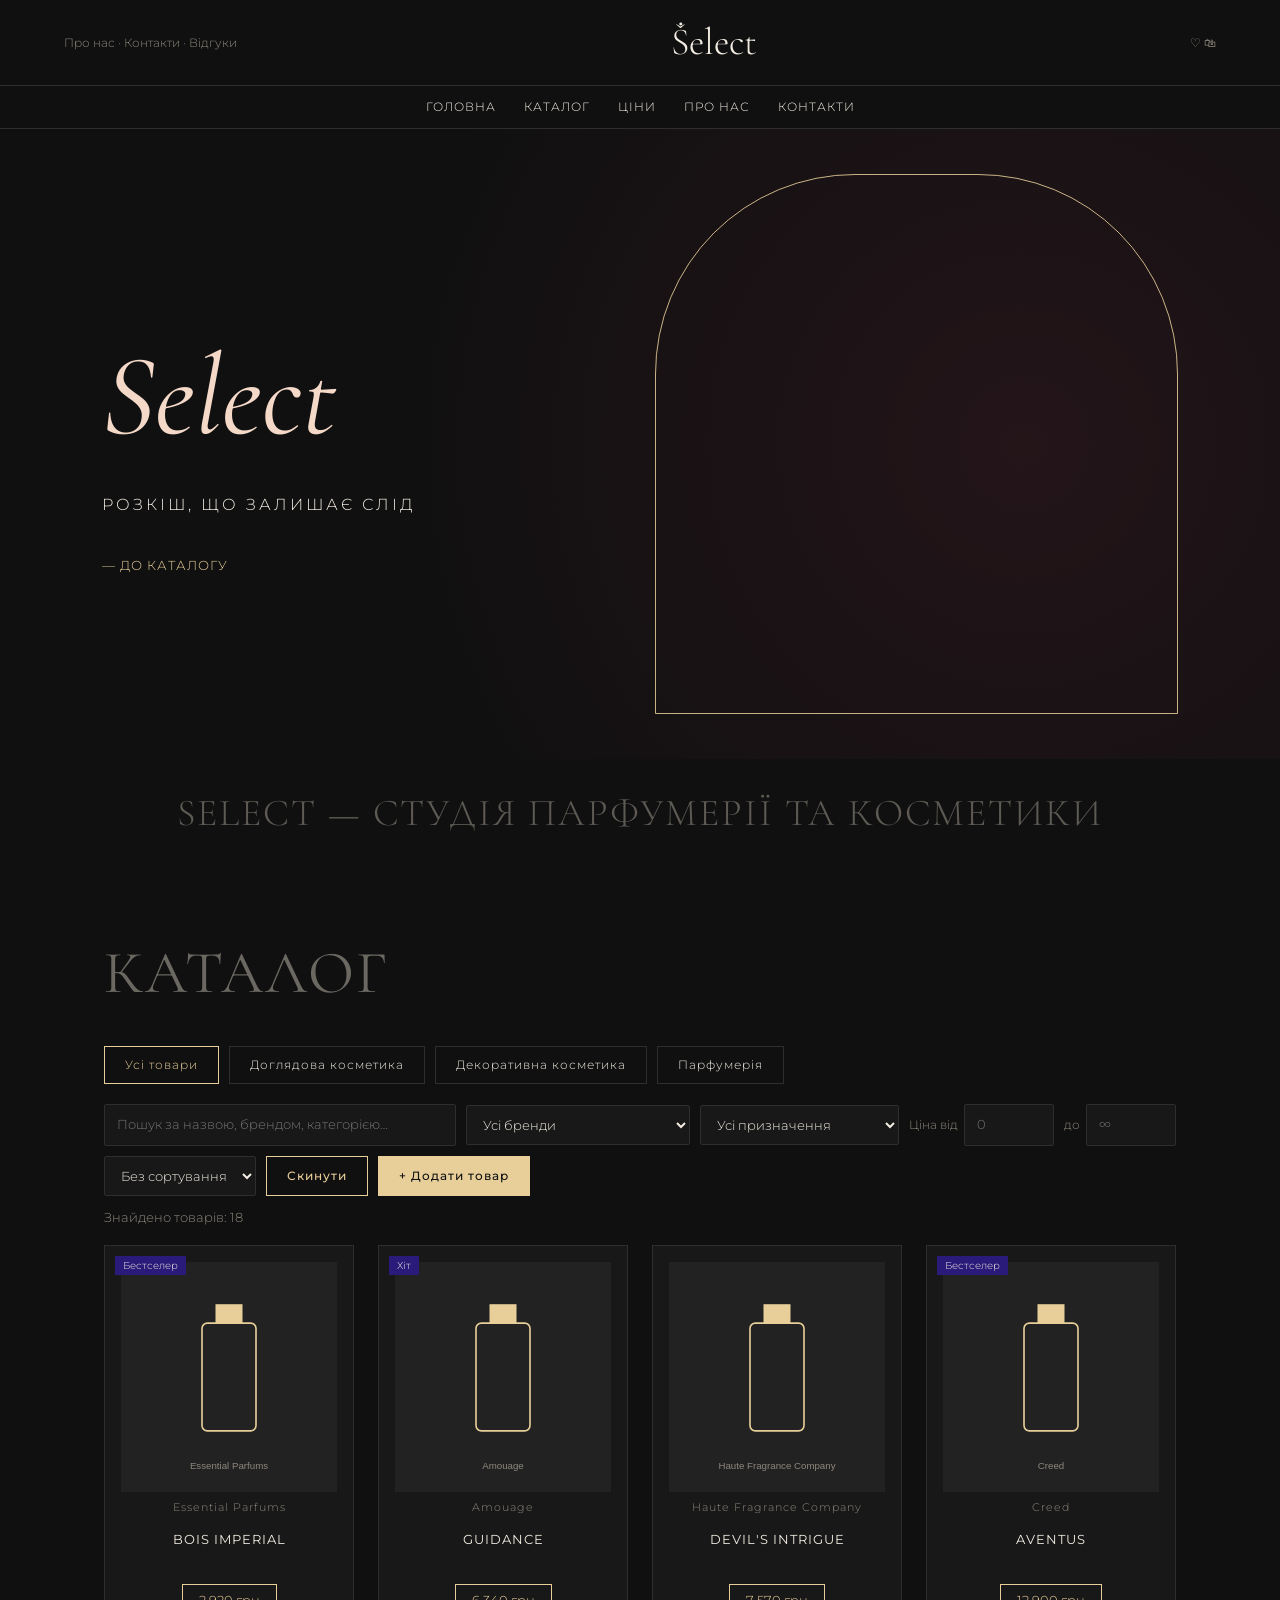
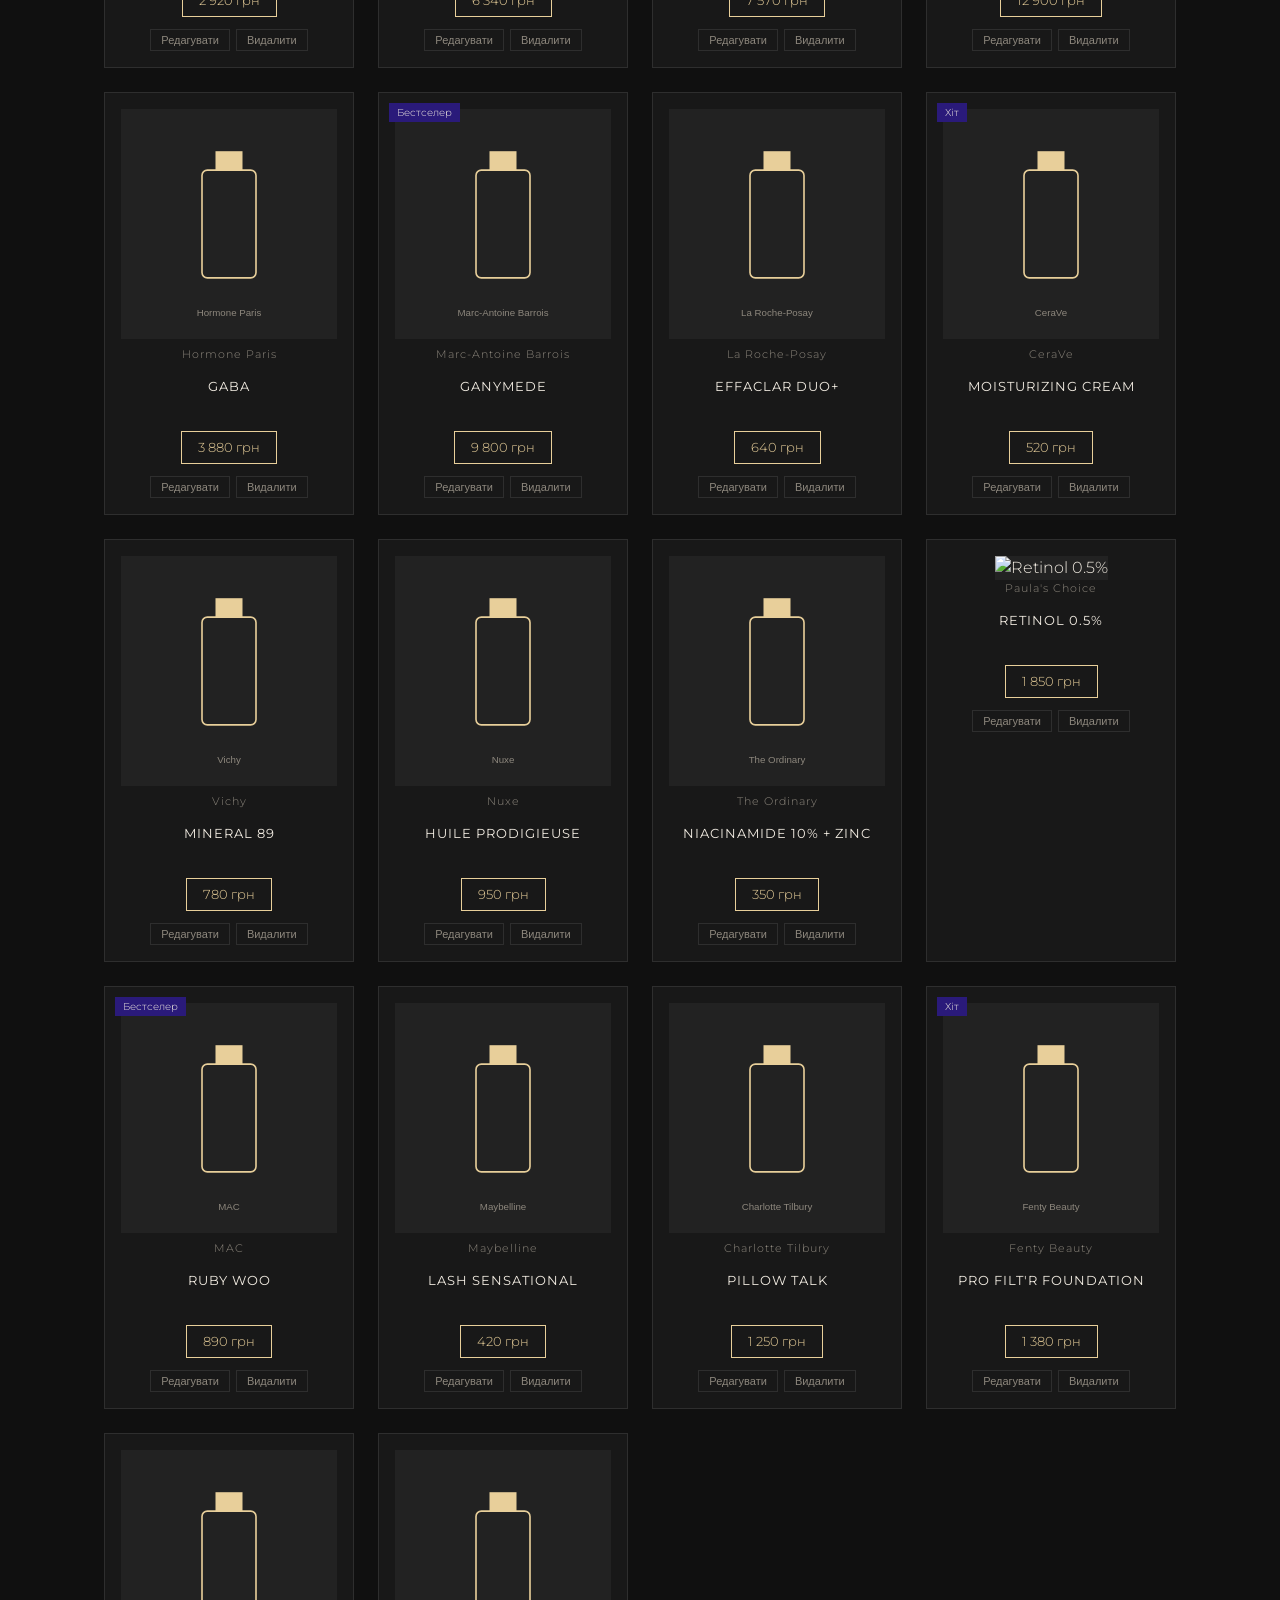
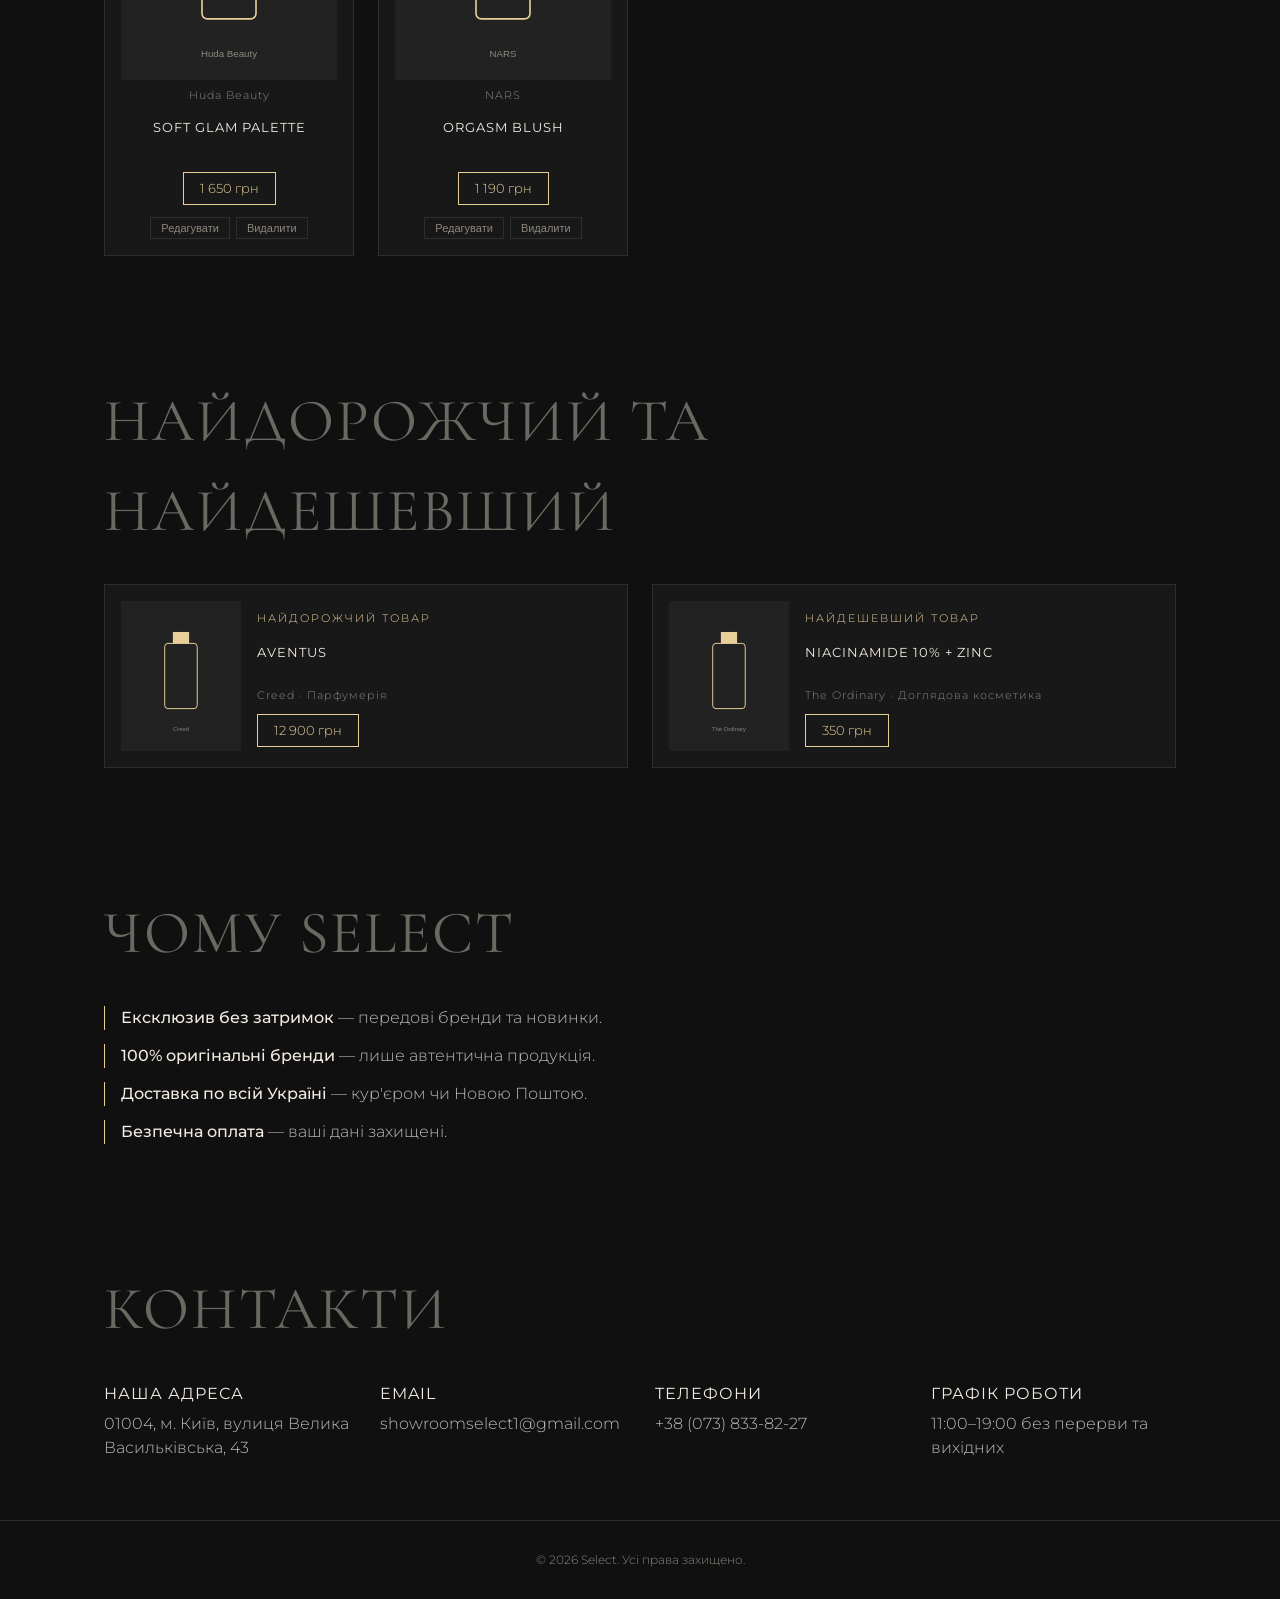
==== index.html @ 02f707a4 "Add files via upload" ====
<!DOCTYPE html>
<html lang="uk">
<head>
<meta charset="UTF-8">
<meta name="viewport" content="width=device-width, initial-scale=1">
<title>Select — студія нішевої парфумерії та косметики</title>
<link href="https://fonts.googleapis.com/css2?family=Cormorant+Garamond:wght@400;500;600&family=Montserrat:wght@300;400;500&display=swap" rel="stylesheet">
<link rel="stylesheet" href="style.css">
</head>
<body>
<header>
  <div class="top"><span>Про нас · Контакти · Відгуки</span><a class="logo" href="#home">Ṧelect</a><span class="top-r">♡ 🛍</span></div>
  <nav><a href="#home">ГОЛОВНА</a><a href="#catalog">КАТАЛОГ</a><a href="#extremes">ЦІНИ</a><a href="#about">ПРО НАС</a><a href="#contacts">КОНТАКТИ</a></nav>
</header>

<section id="home" class="hero">
  <div><h1>Select</h1><p>РОЗКІШ, ЩО ЗАЛИШАЄ СЛІД</p><a class="link" href="#catalog">— ДО КАТАЛОГУ</a></div>
  <div class="hero-img"></div>
</section>
<div class="strip">SELECT — СТУДІЯ ПАРФУМЕРІЇ ТА КОСМЕТИКИ</div>

<section id="catalog" class="wrap">
  <h2>КАТАЛОГ</h2>
  <div class="tabs" id="tabs"></div>
  <div class="filters">
    <input id="q" type="search" placeholder="Пошук за назвою, брендом, категорією…">
    <select id="fBrand"></select>
    <select id="fPurpose"></select>
    <label>Ціна від <input id="pMin" type="number" min="0" placeholder="0"></label>
    <label>до <input id="pMax" type="number" min="0" placeholder="∞"></label>
    <select id="sort"><option value="">Без сортування</option><option value="asc">Ціна ↑</option><option value="desc">Ціна ↓</option><option value="name">За назвою</option></select>
    <button id="reset" class="btn ghost">Скинути</button>
    <button id="add" class="btn">+ Додати товар</button>
  </div>
  <p id="count" class="muted"></p>
  <div id="grid" class="grid"></div>
</section>

<section id="extremes" class="wrap">
  <h2>НАЙДОРОЖЧИЙ ТА НАЙДЕШЕВШИЙ</h2>
  <div id="ext" class="ext"></div>
</section>

<section id="about" class="wrap about">
  <div><h2>ЧОМУ SELECT</h2>
  <ul><li><b>Ексклюзив без затримок</b> — передові бренди та новинки.</li>
  <li><b>100% оригінальні бренди</b> — лише автентична продукція.</li>
  <li><b>Доставка по всій Україні</b> — кур'єром чи Новою Поштою.</li>
  <li><b>Безпечна оплата</b> — ваші дані захищені.</li></ul></div>
</section>

<section id="contacts" class="wrap">
  <h2>КОНТАКТИ</h2>
  <div class="cont">
    <div><h4>НАША АДРЕСА</h4><p>01004, м. Київ, вулиця Велика Васильківська, 43</p></div>
    <div><h4>EMAIL</h4><p>showroomselect1@gmail.com</p></div>
    <div><h4>ТЕЛЕФОНИ</h4><p>+38 (073) 833-82-27</p></div>
    <div><h4>ГРАФІК РОБОТИ</h4><p>11:00–19:00 без перерви та вихідних</p></div>
  </div>
</section>
<footer>© 2026 Select. Усі права захищено.</footer>

<div id="modal" class="modal"><div class="box"><button class="x" id="close">×</button><div id="mbody"></div></div></div>
<script src="script.js"></script>
</body>
</html>
---- style.css ----
:root{--bg:#101010;--card:#181818;--gold:#e8cf9a;--line:#2e2e2e;--tx:#f2ece2;--mu:#8d877d}
*{box-sizing:border-box;margin:0;padding:0}
html{scroll-behavior:smooth}
body{background:var(--bg);color:var(--tx);font-family:Montserrat,sans-serif;font-weight:300;line-height:1.5}
a{color:inherit;text-decoration:none}
header{position:sticky;top:0;z-index:20;background:var(--bg);border-bottom:1px solid var(--line)}
.top{display:flex;justify-content:space-between;align-items:center;padding:14px 5%;font-size:12px;color:var(--mu)}
.logo{font-family:'Cormorant Garamond',serif;font-size:38px;color:var(--tx)}
nav{display:flex;justify-content:center;gap:28px;padding:12px;border-top:1px solid var(--line);font-size:12px;letter-spacing:1px;flex-wrap:wrap}
nav a:hover,.link:hover{color:var(--gold)}
.hero{display:grid;grid-template-columns:1fr 1fr;align-items:center;min-height:70vh;padding:0 8%;gap:30px;background:radial-gradient(circle at 80% 50%,#4a1d2a55,transparent 60%)}
.hero h1{font-family:'Cormorant Garamond',serif;font-style:italic;font-size:clamp(56px,9vw,120px);font-weight:400;color:#f5d9c8}
.hero p{letter-spacing:3px;margin:10px 0 36px}
.link{color:var(--gold);font-size:13px;letter-spacing:1px}
.hero-img{height:60vh;border-radius:200px 200px 0 0;background:url(https://loremflickr.com/700/900/perfume,bottle?lock=77) center/cover;border:1px solid var(--gold);opacity:.85}
.strip{text-align:center;padding:26px;font-family:'Cormorant Garamond',serif;font-size:clamp(20px,3vw,38px);color:#5d5a54;letter-spacing:2px}
.wrap{max-width:1200px;margin:0 auto;padding:60px 5%}
h2{font-family:'Cormorant Garamond',serif;font-weight:400;font-size:clamp(36px,5vw,60px);color:#6b6862;margin-bottom:28px;letter-spacing:2px}
.tabs{display:flex;gap:10px;flex-wrap:wrap;margin-bottom:20px}
.tab{padding:9px 20px;border:1px solid var(--line);background:none;color:var(--tx);cursor:pointer;font:inherit;font-size:12px;letter-spacing:1px}
.tab.on,.tab:hover{border-color:var(--gold);color:var(--gold)}
.filters{display:flex;flex-wrap:wrap;gap:10px;align-items:center;margin-bottom:12px}
input,select,textarea{background:var(--card);border:1px solid var(--line);color:var(--tx);padding:10px 12px;font:inherit;font-size:13px;border-radius:2px}
input:focus,select:focus,textarea:focus{outline:none;border-color:var(--gold)}
#q{flex:1 1 260px}.filters label{font-size:12px;color:var(--mu);display:flex;gap:6px;align-items:center}.filters label input{width:90px}
.btn{background:var(--gold);color:#111;border:1px solid var(--gold);padding:10px 20px;cursor:pointer;font:inherit;font-size:12px;font-weight:500;letter-spacing:1px}
.btn.ghost{background:none;color:var(--gold)}.btn.red{background:none;color:#e88;border-color:#e88}
.muted{color:var(--mu);font-size:13px;margin:6px 0 18px}
.grid{display:grid;grid-template-columns:repeat(auto-fill,minmax(230px,1fr));gap:24px}
.card{background:var(--card);border:1px solid var(--line);padding:16px;text-align:center;position:relative;cursor:pointer;transition:.25s}
.card:hover{border-color:var(--gold);transform:translateY(-4px)}
.card img{width:100%;height:230px;object-fit:cover;background:#222}
.card h3{font-size:13px;letter-spacing:1px;margin:14px 0 4px;font-weight:400;text-transform:uppercase;min-height:40px}
.brand{font-size:11px;color:var(--mu);letter-spacing:1px}
.price{display:inline-block;margin-top:10px;border:1px solid var(--gold);color:var(--gold);padding:6px 16px;font-size:13px}
.tag{position:absolute;top:10px;left:10px;background:#2a1a7a;font-size:10px;padding:2px 8px}
.acts{display:flex;gap:6px;justify-content:center;margin-top:12px}
.acts button{background:none;border:1px solid var(--line);color:var(--mu);padding:4px 10px;cursor:pointer;font-size:11px}
.acts button:hover{color:var(--gold);border-color:var(--gold)}
.ext{display:grid;grid-template-columns:repeat(auto-fit,minmax(300px,1fr));gap:24px}
.ext .card{display:flex;gap:16px;text-align:left;align-items:center}.ext img{width:120px;height:150px}
.ext small{color:var(--gold);letter-spacing:2px;font-size:11px}
.about ul{list-style:none;display:grid;gap:14px;max-width:640px}.about li{border-left:1px solid var(--gold);padding-left:16px;color:#bbb}.about b{color:var(--tx);font-weight:500}
.cont{display:grid;grid-template-columns:repeat(auto-fit,minmax(240px,1fr));gap:30px}.cont h4{font-weight:400;letter-spacing:1px;margin-bottom:6px}.cont p{color:#bbb}
footer{text-align:center;padding:30px;border-top:1px solid var(--line);color:var(--mu);font-size:12px}
.modal{position:fixed;inset:0;background:#000c;display:none;align-items:center;justify-content:center;z-index:50;padding:16px}.modal.on{display:flex}
.box{background:#141414;border:1px solid var(--gold);max-width:820px;width:100%;max-height:92vh;overflow:auto;padding:28px;position:relative}
.x{position:absolute;top:8px;right:14px;background:none;border:0;color:var(--tx);font-size:30px;cursor:pointer}
.detail{display:grid;grid-template-columns:1fr 1.2fr;gap:28px}.detail img{width:100%;border-radius:4px;background:#222}
.detail h3{font-family:'Cormorant Garamond',serif;font-size:30px;font-weight:400;margin:6px 0 12px}
.detail table{width:100%;border-collapse:collapse;margin:14px 0;font-size:13px}.detail td{padding:6px 0;border-bottom:1px solid var(--line)}.detail td:first-child{color:var(--mu)}
.big{font-size:24px;color:var(--gold);margin:10px 0}
form{display:grid;grid-template-columns:1fr 1fr;gap:12px}form label{display:grid;gap:4px;font-size:12px;color:var(--mu)}form .full{grid-column:1/-1}form textarea{min-height:80px}
@media(max-width:700px){.hero,.detail,form{grid-template-columns:1fr}.hero-img{display:none}}
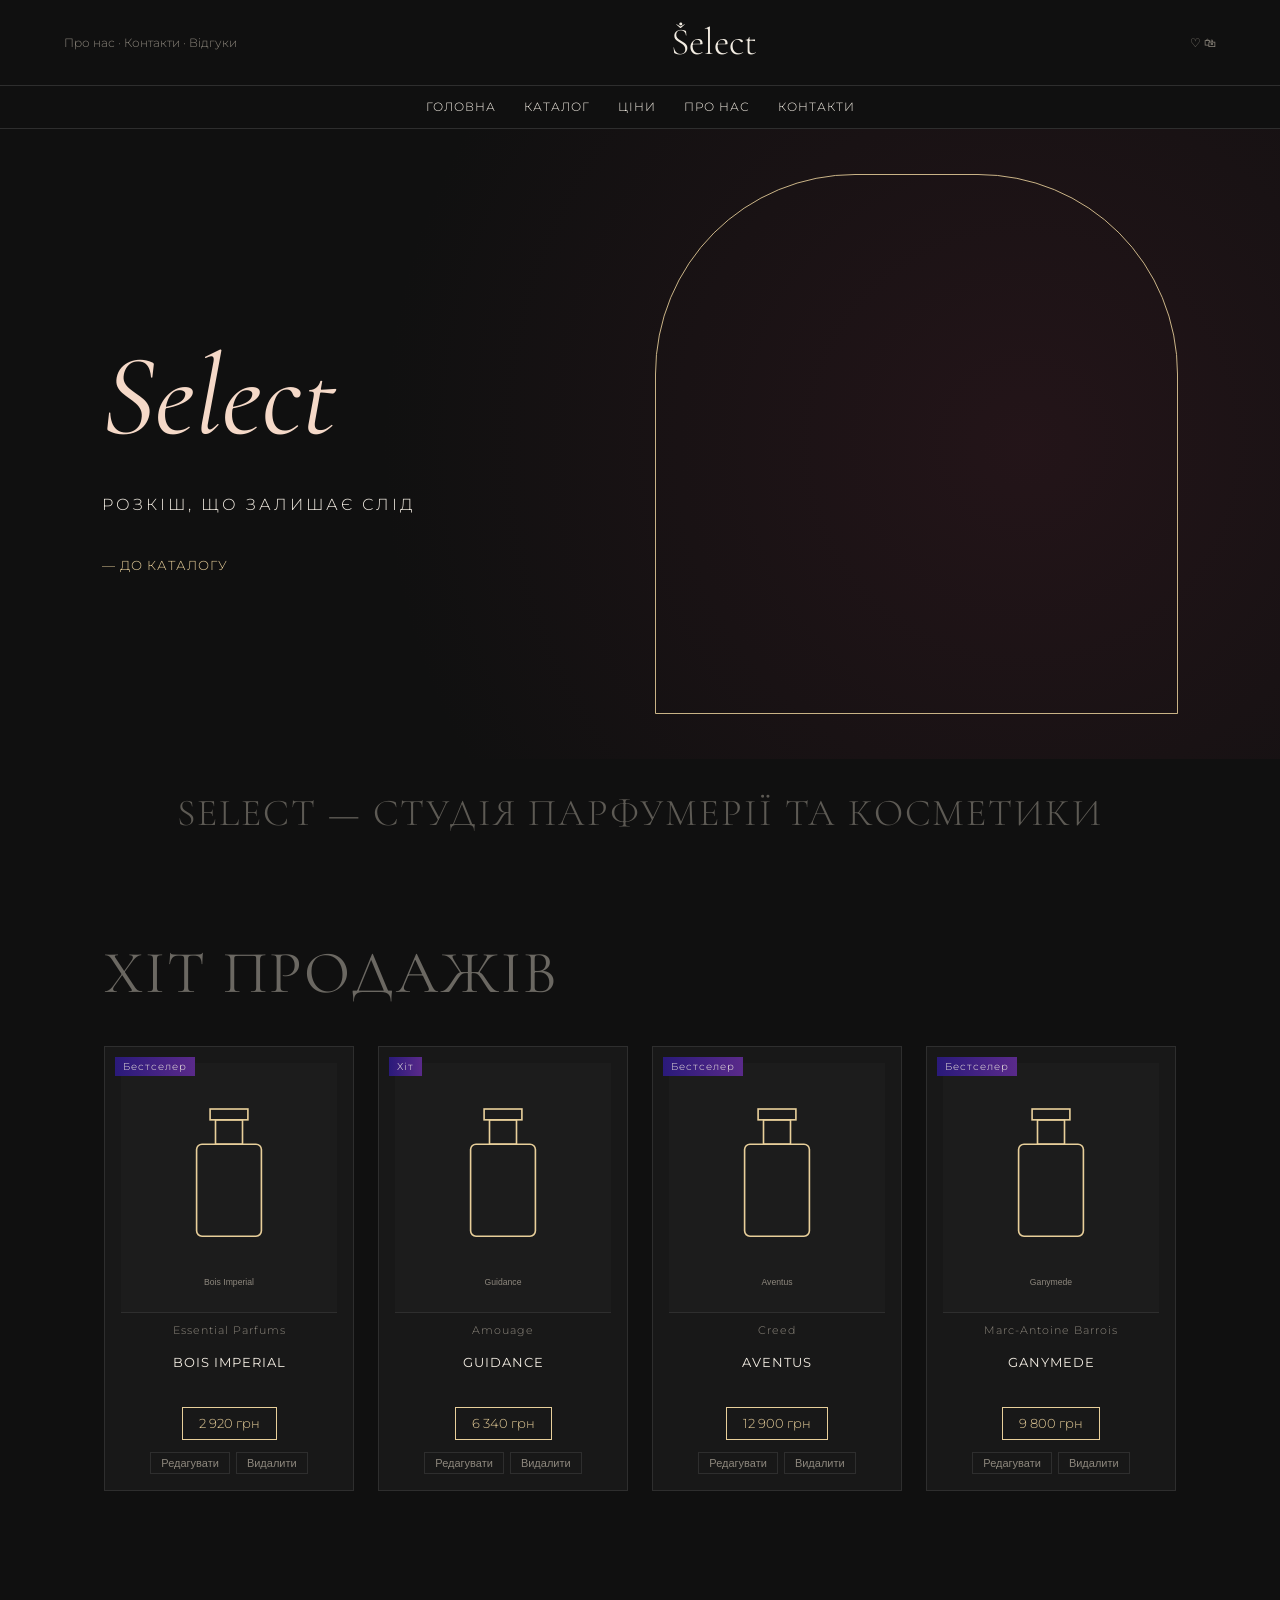
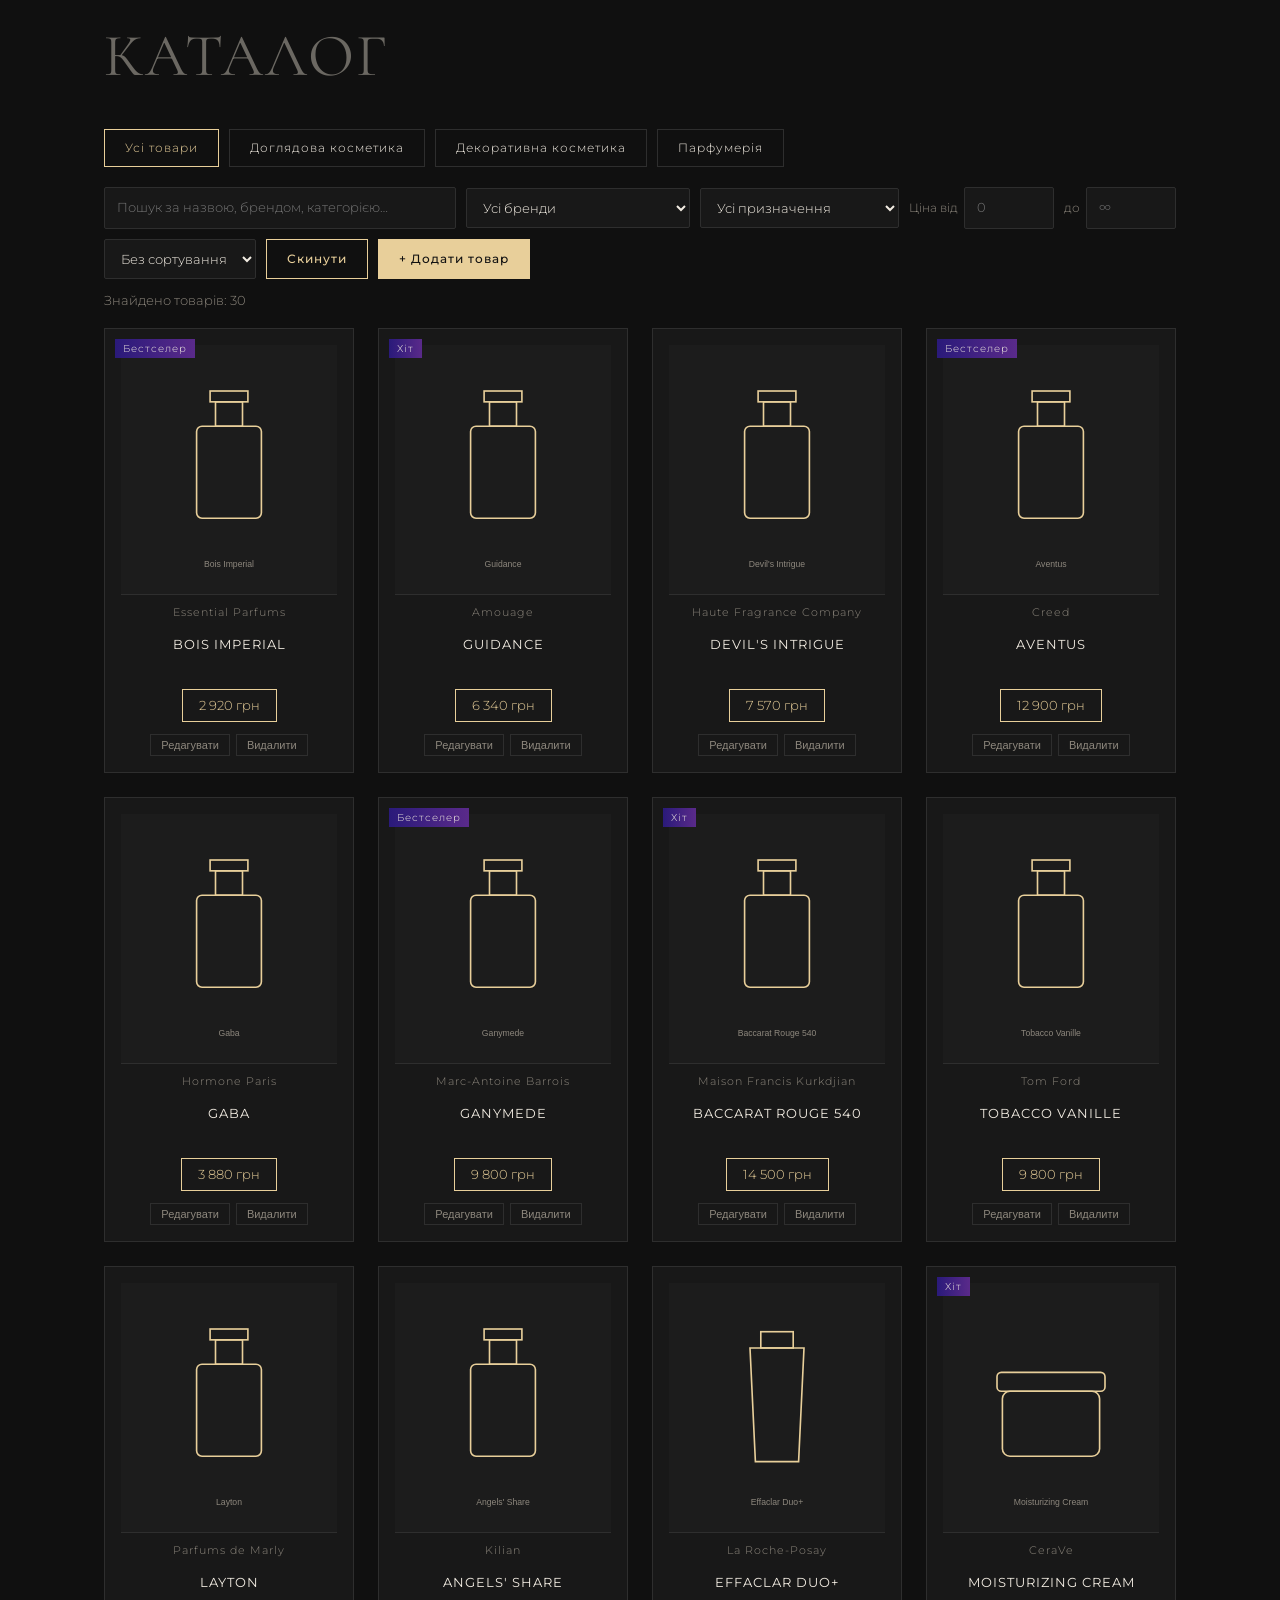
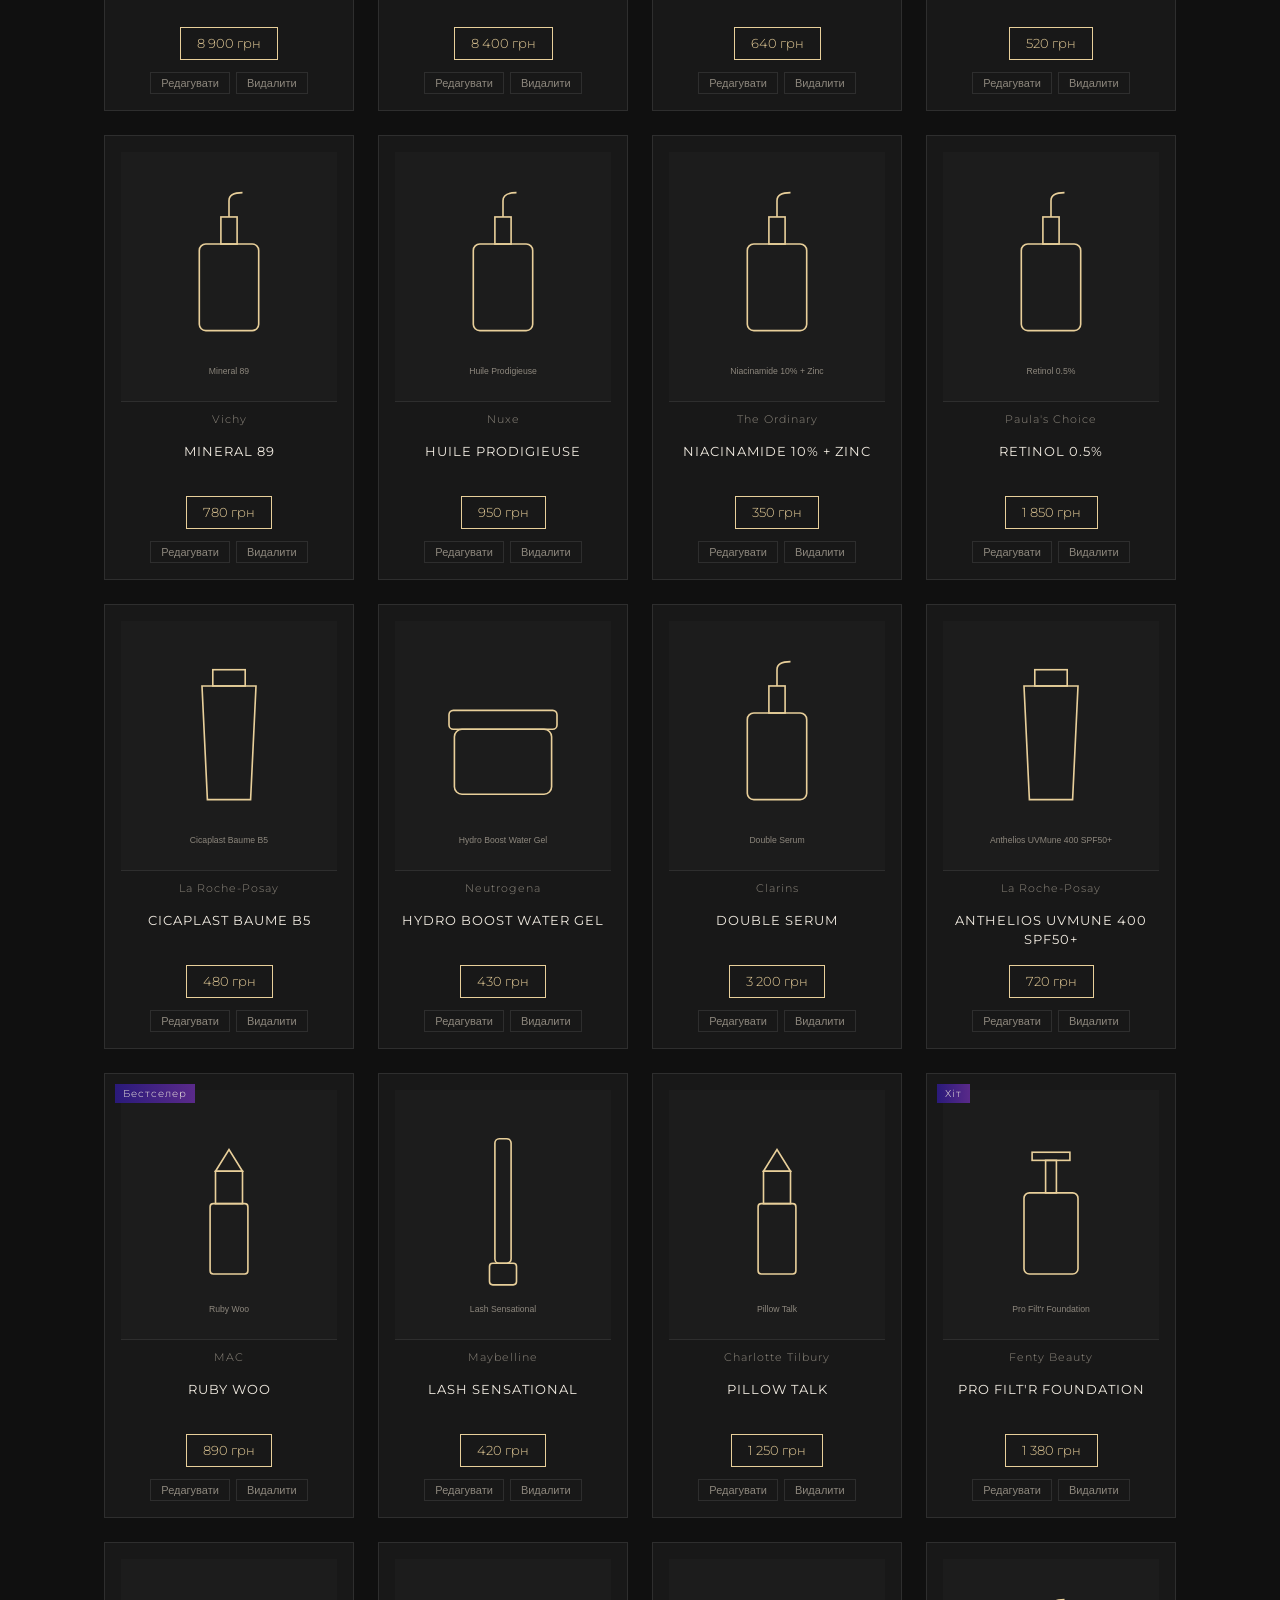
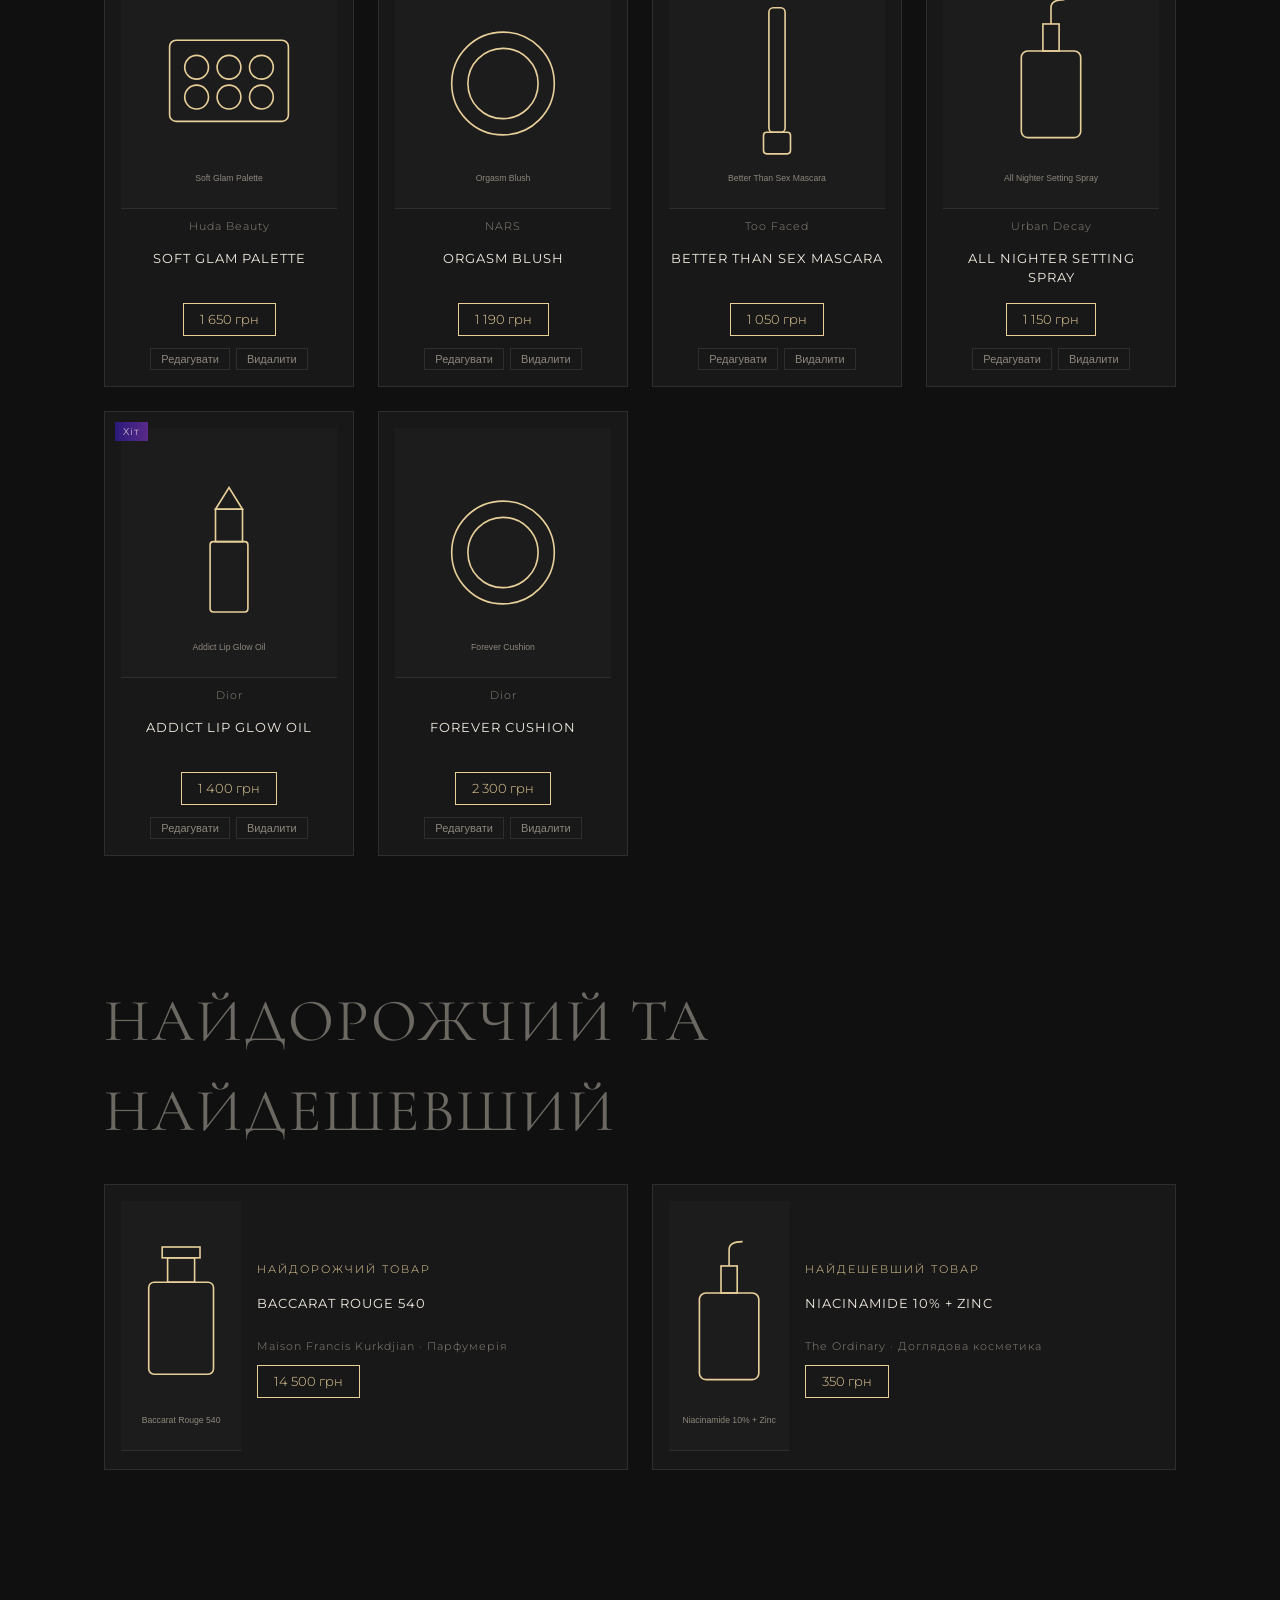
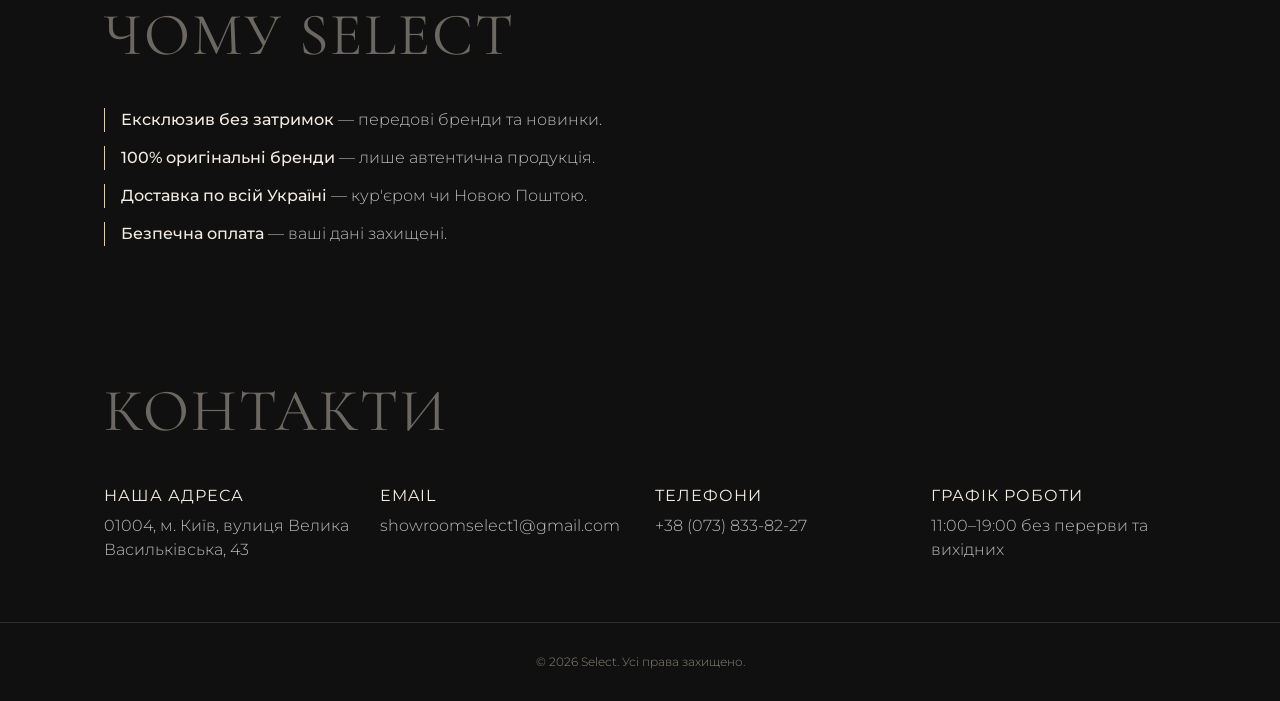
==== commit b3e23163: "Add files via upload" ====
--- a/index.html
+++ b/index.html
@@ -18,6 +18,8 @@
   <div class="hero-img"></div>
 </section>
 <div class="strip">SELECT — СТУДІЯ ПАРФУМЕРІЇ ТА КОСМЕТИКИ</div>
+
+<section class="wrap"><h2>ХІТ ПРОДАЖІВ</h2><div id="hits" class="grid"></div></section>
 
 <section id="catalog" class="wrap">
   <h2>КАТАЛОГ</h2>
--- a/style.css
+++ b/style.css
@@ -52,3 +52,6 @@
 .big{font-size:24px;color:var(--gold);margin:10px 0}
 form{display:grid;grid-template-columns:1fr 1fr;gap:12px}form label{display:grid;gap:4px;font-size:12px;color:var(--mu)}form .full{grid-column:1/-1}form textarea{min-height:80px}
 @media(max-width:700px){.hero,.detail,form{grid-template-columns:1fr}.hero-img{display:none}}
+.card img{height:250px;border-bottom:1px solid var(--line);margin-bottom:2px}
+.card:hover{box-shadow:0 10px 30px #e8cf9a22}
+.tag{background:linear-gradient(90deg,#2a1a7a,#5a2a8a);letter-spacing:1px}
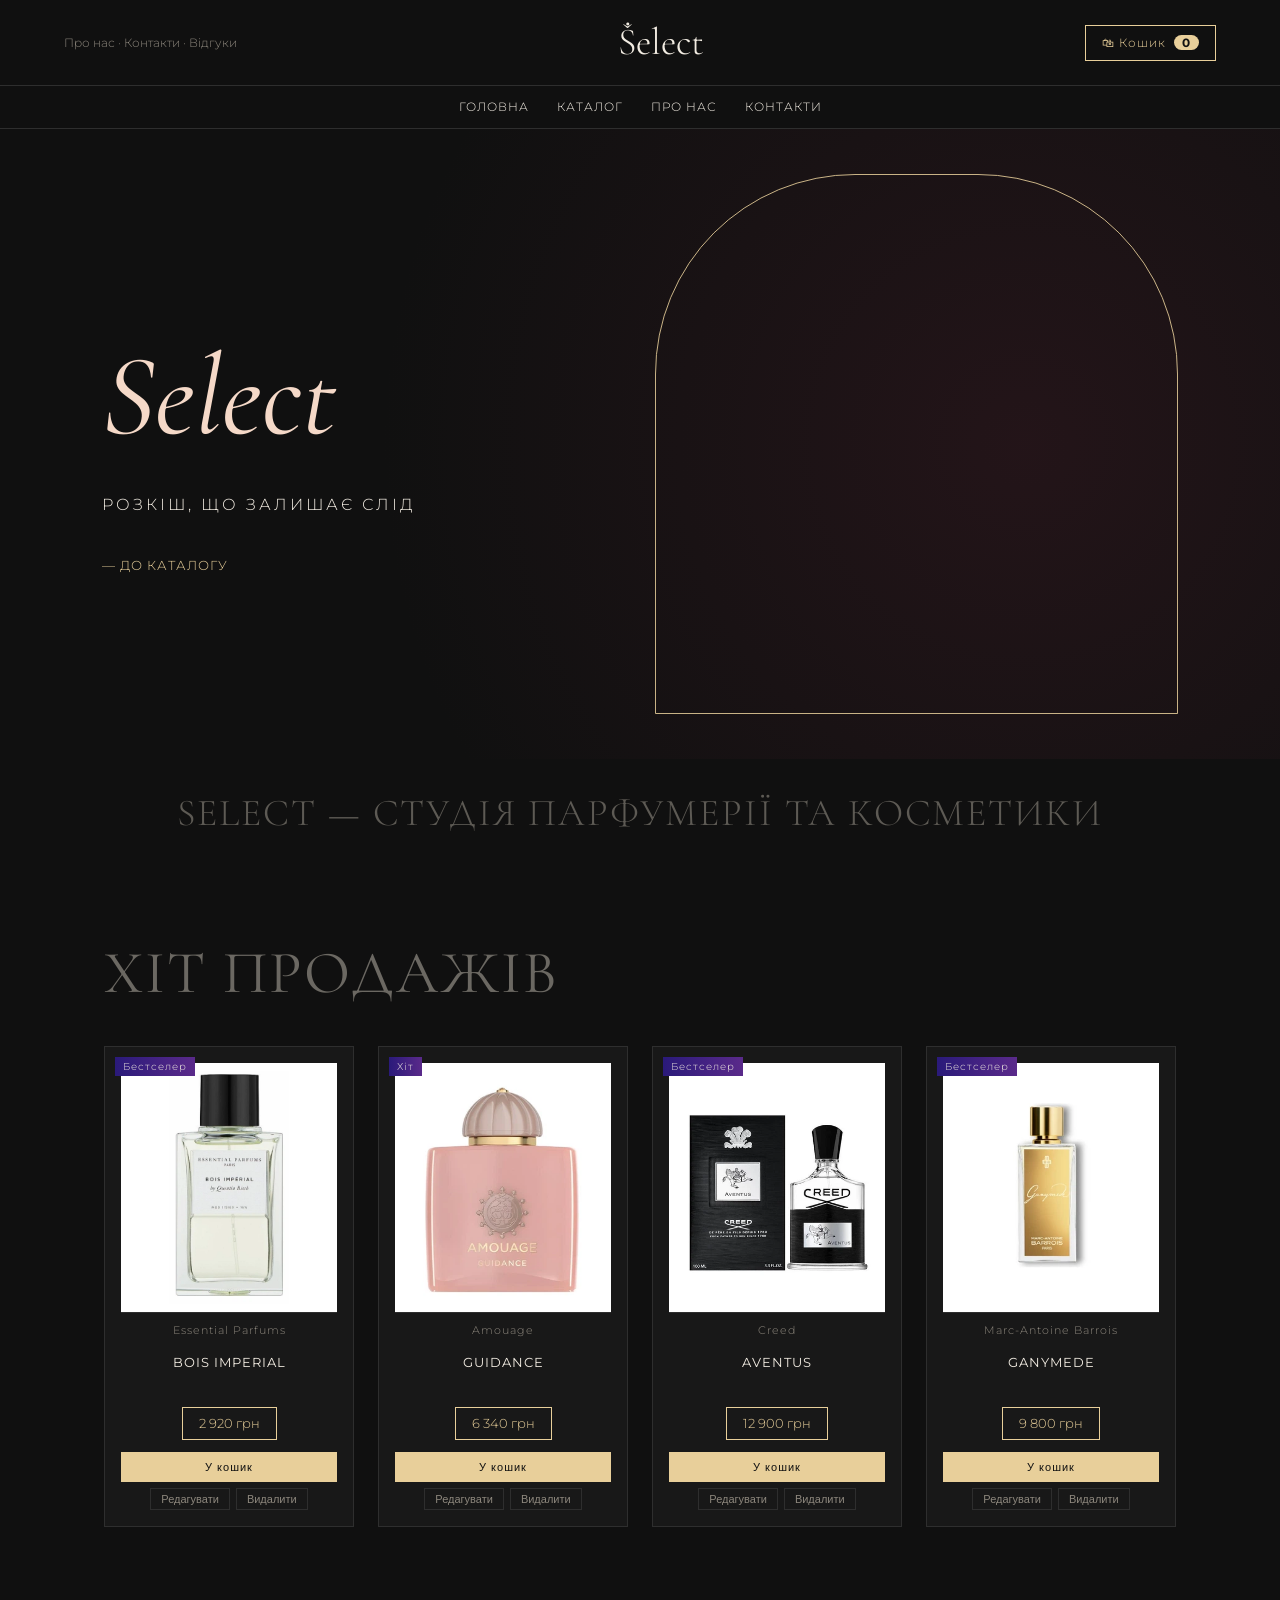
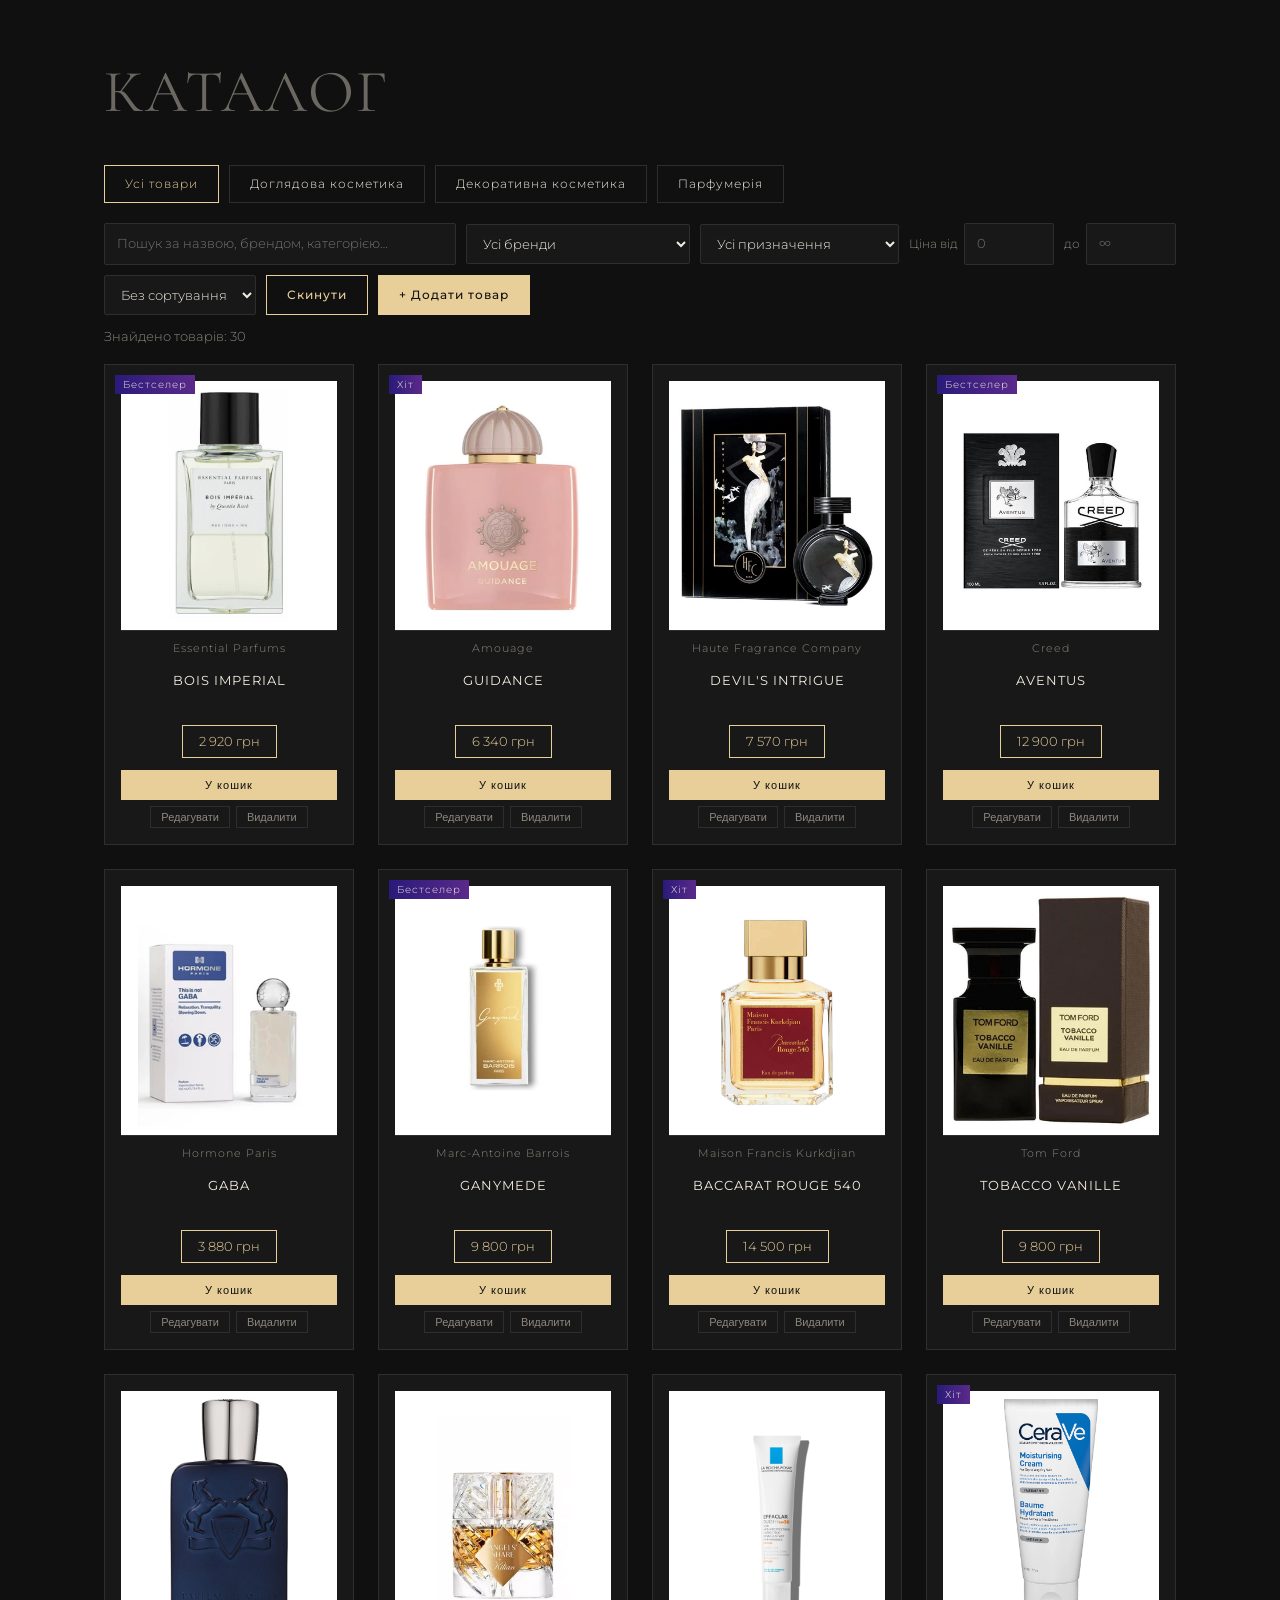
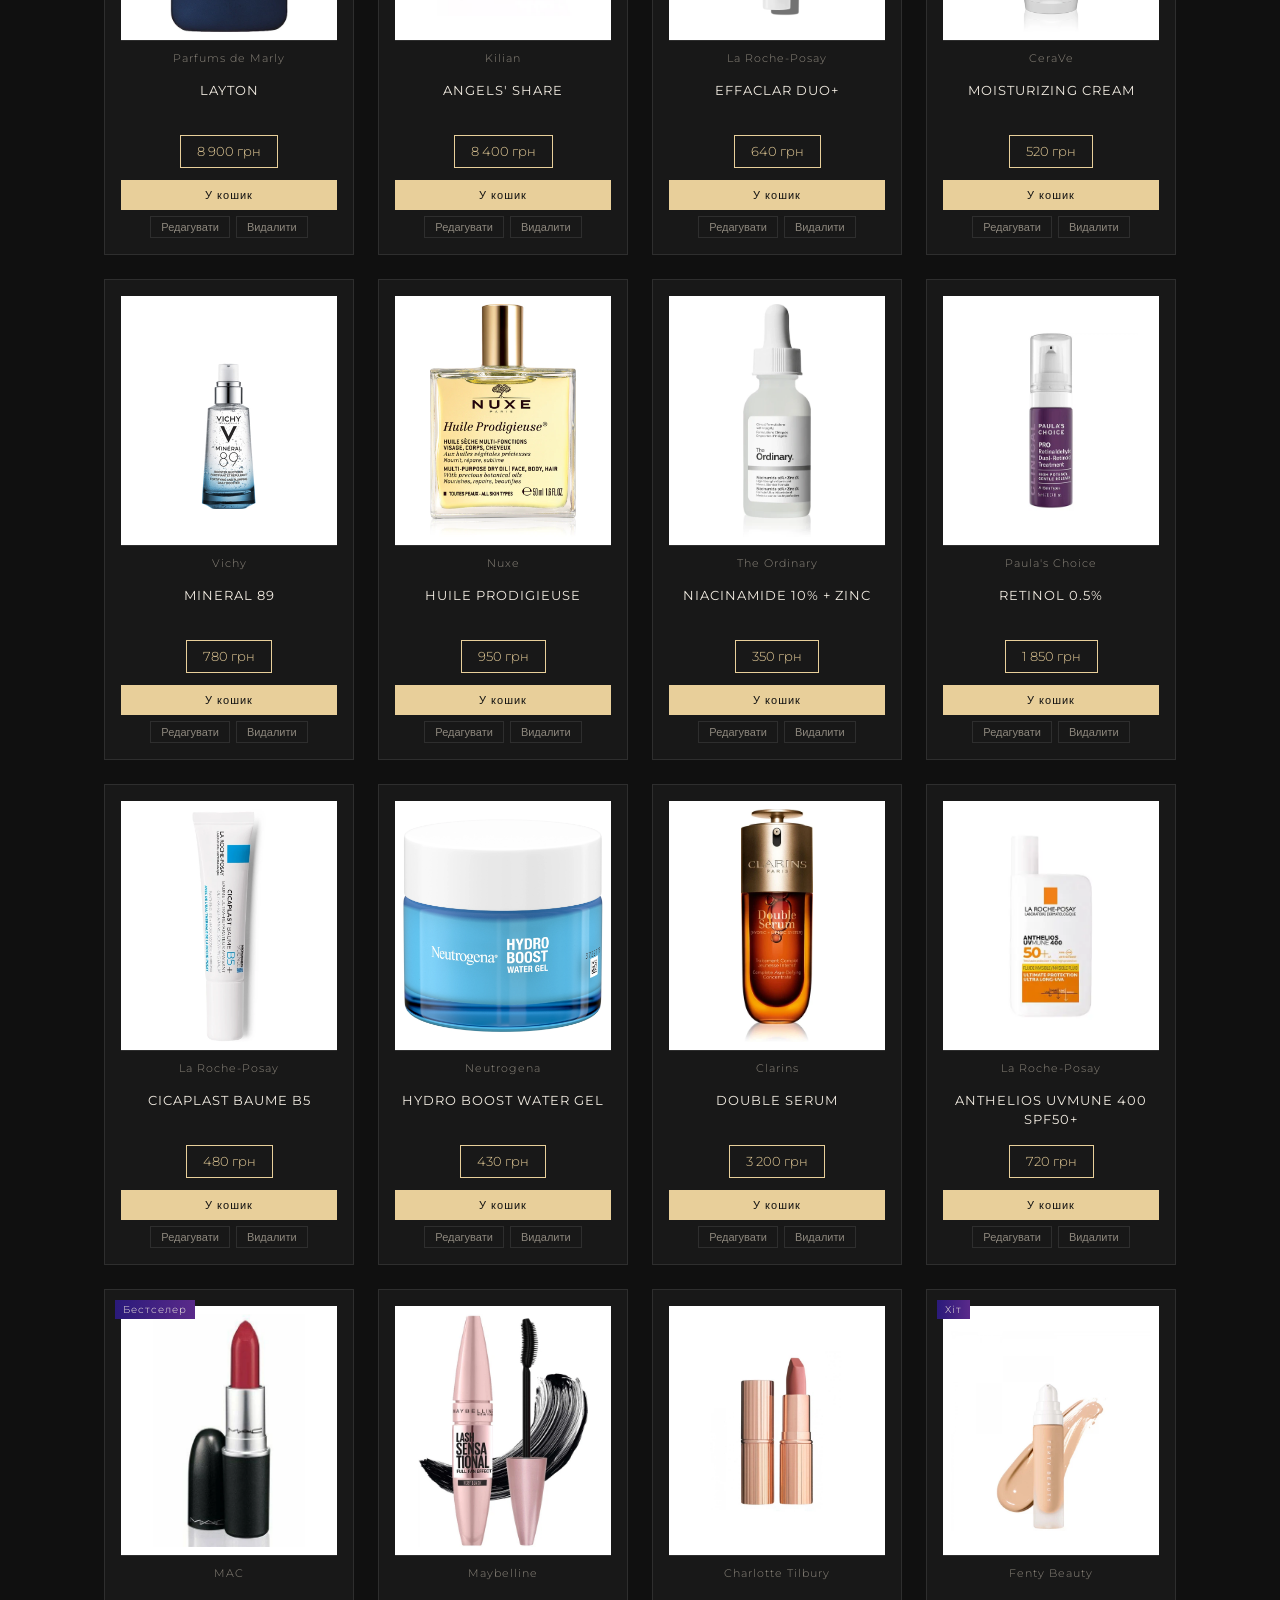
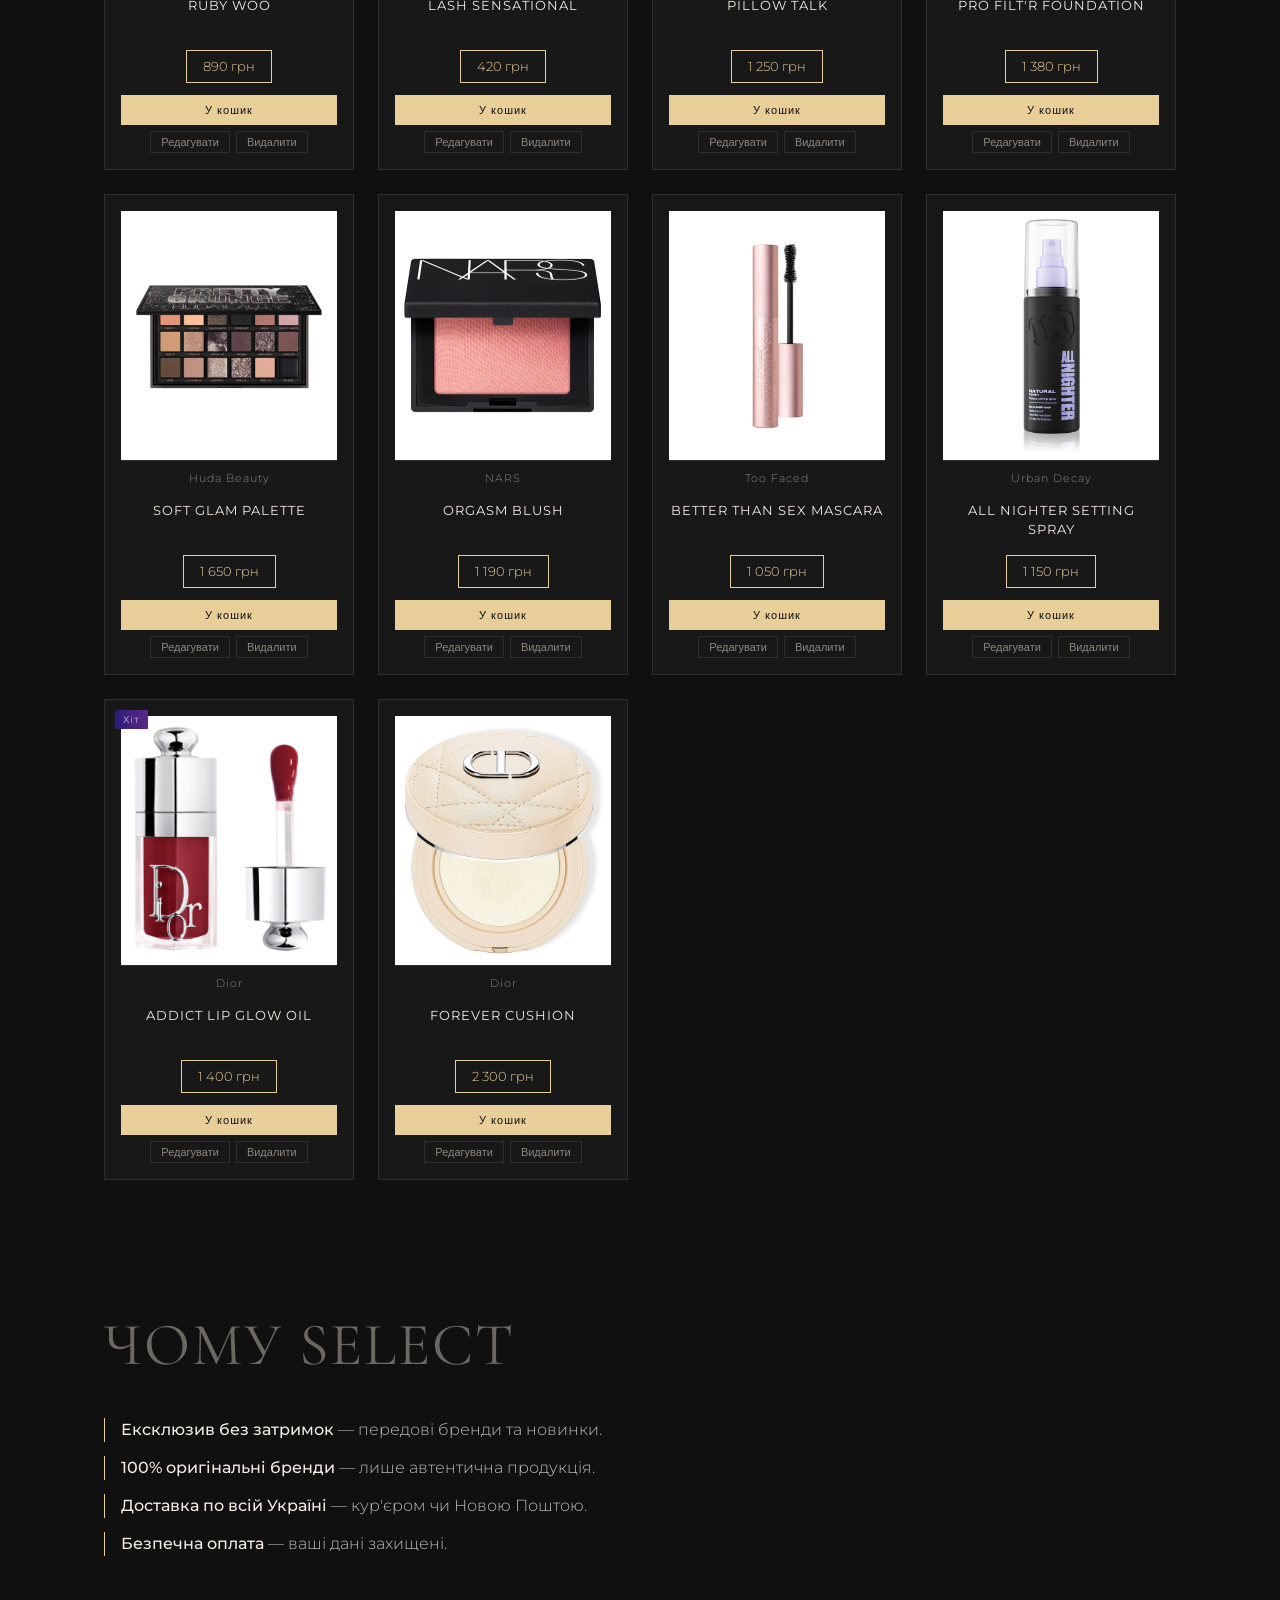
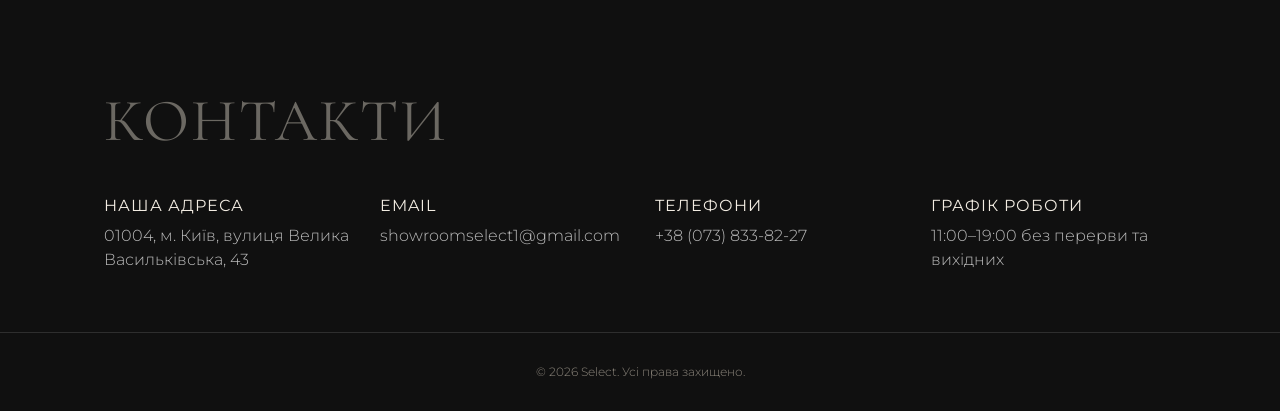
==== commit bb6eb76e: "Add files via upload" ====
--- a/index.html
+++ b/index.html
@@ -9,8 +9,8 @@
 </head>
 <body>
 <header>
-  <div class="top"><span>Про нас · Контакти · Відгуки</span><a class="logo" href="#home">Ṧelect</a><span class="top-r">♡ 🛍</span></div>
-  <nav><a href="#home">ГОЛОВНА</a><a href="#catalog">КАТАЛОГ</a><a href="#extremes">ЦІНИ</a><a href="#about">ПРО НАС</a><a href="#contacts">КОНТАКТИ</a></nav>
+  <div class="top"><span>Про нас · Контакти · Відгуки</span><a class="logo" href="#home">Ṧelect</a><button id="cartBtn" class="cartbtn" aria-label="Кошик">🛍 Кошик <b id="cartCount">0</b></button></div>
+  <nav><a href="#home">ГОЛОВНА</a><a href="#catalog">КАТАЛОГ</a><a href="#about">ПРО НАС</a><a href="#contacts">КОНТАКТИ</a></nav>
 </header>
 
 <section id="home" class="hero">
@@ -38,11 +38,6 @@
   <div id="grid" class="grid"></div>
 </section>
 
-<section id="extremes" class="wrap">
-  <h2>НАЙДОРОЖЧИЙ ТА НАЙДЕШЕВШИЙ</h2>
-  <div id="ext" class="ext"></div>
-</section>
-
 <section id="about" class="wrap about">
   <div><h2>ЧОМУ SELECT</h2>
   <ul><li><b>Ексклюзив без затримок</b> — передові бренди та новинки.</li>
@@ -62,6 +57,12 @@
 </section>
 <footer>© 2026 Select. Усі права захищено.</footer>
 
+<aside id="drawer" class="drawer"><div class="dh"><h3>Кошик</h3><button class="x" id="drawerClose">×</button></div>
+<div id="cartItems" class="citems"></div>
+<div class="df"><div class="srow tot"><span>Разом</span><span id="cartTotal">0 грн</span></div>
+<button id="checkoutBtn" class="btn" style="width:100%">Оформити замовлення</button>
+<button id="clearCart" class="btn ghost" style="width:100%;margin-top:8px">Очистити кошик</button></div></aside>
+<div id="overlay" class="overlay"></div>
 <div id="modal" class="modal"><div class="box"><button class="x" id="close">×</button><div id="mbody"></div></div></div>
 <script src="script.js"></script>
 </body>
--- a/style.css
+++ b/style.css
@@ -55,3 +55,35 @@
 .card img{height:250px;border-bottom:1px solid var(--line);margin-bottom:2px}
 .card:hover{box-shadow:0 10px 30px #e8cf9a22}
 .tag{background:linear-gradient(90deg,#2a1a7a,#5a2a8a);letter-spacing:1px}
+
+.cartbtn{background:none;border:1px solid var(--gold);color:var(--gold);padding:8px 16px;cursor:pointer;font:inherit;font-size:12px;letter-spacing:1px}
+.cartbtn b{background:var(--gold);color:#111;border-radius:10px;padding:0 8px;margin-left:4px}
+.buy{flex-basis:100%;background:var(--gold)!important;color:#111!important;border-color:var(--gold)!important;font-weight:500;padding:8px!important;letter-spacing:1px}
+.acts{flex-wrap:wrap}
+.card img{background:#fff;object-fit:contain;padding:8px}
+.overlay{position:fixed;inset:0;background:#000a;opacity:0;pointer-events:none;transition:.25s;z-index:60}
+.overlay.on,.drawer.on~.overlay{opacity:1}
+.drawer{position:fixed;top:0;right:0;height:100%;width:min(440px,100%);background:#141414;border-left:1px solid var(--gold);z-index:70;display:flex;flex-direction:column;transform:translateX(100%);transition:.3s}
+.drawer.on{transform:none}
+.drawer.on+.overlay{opacity:1;pointer-events:auto}
+.dh{display:flex;justify-content:space-between;align-items:center;padding:20px 24px;border-bottom:1px solid var(--line)}
+.dh h3,.mt{font-family:'Cormorant Garamond',serif;font-weight:400;font-size:30px}.mt{margin-bottom:16px}
+.dh .x{position:static}
+.citems{flex:1;overflow:auto;padding:8px 20px}
+.crow{display:grid;grid-template-columns:70px 1fr auto;gap:12px;padding:14px 0;border-bottom:1px solid var(--line);align-items:start;font-size:13px}
+.crow img{width:70px;height:80px;object-fit:contain;background:#fff;padding:3px}
+.cl{color:var(--gold);white-space:nowrap}
+.qty{display:flex;gap:6px;align-items:center;margin-top:6px}
+.qty button{background:none;border:1px solid var(--line);color:var(--tx);width:26px;height:26px;cursor:pointer}
+.qty .rm{width:auto;padding:0 8px;margin-left:8px;color:#e88;font-size:11px}
+.df{padding:18px 24px;border-top:1px solid var(--line)}
+.srow{display:flex;justify-content:space-between;gap:12px;padding:5px 0;font-size:13px}
+.srow.tot{font-size:18px;color:var(--gold);border-top:1px solid var(--line);margin-top:6px;padding-top:10px}
+.btn:disabled{opacity:.4;cursor:not-allowed}
+.ck{display:grid;grid-template-columns:1.3fr 1fr;gap:26px}.ck form{display:grid;gap:12px}.ck label{display:grid;gap:4px;font-size:12px;color:var(--mu)}
+.sumbox{background:var(--card);border:1px solid var(--line);padding:18px;align-self:start}.sumbox h4{font-weight:400;letter-spacing:1px;margin-bottom:10px}
+.err{color:#e88;font-size:13px;min-height:18px}
+.ok{text-align:center;display:grid;gap:10px;justify-items:center;padding:20px 0}
+.check{width:70px;height:70px;border:2px solid var(--gold);border-radius:50%;color:var(--gold);font-size:36px;display:grid;place-items:center}
+.toast{position:fixed;bottom:24px;left:50%;transform:translateX(-50%);background:var(--gold);color:#111;padding:12px 24px;z-index:100;font-size:13px}
+@media(max-width:700px){.ck{grid-template-columns:1fr}.top span:first-child{display:none}}
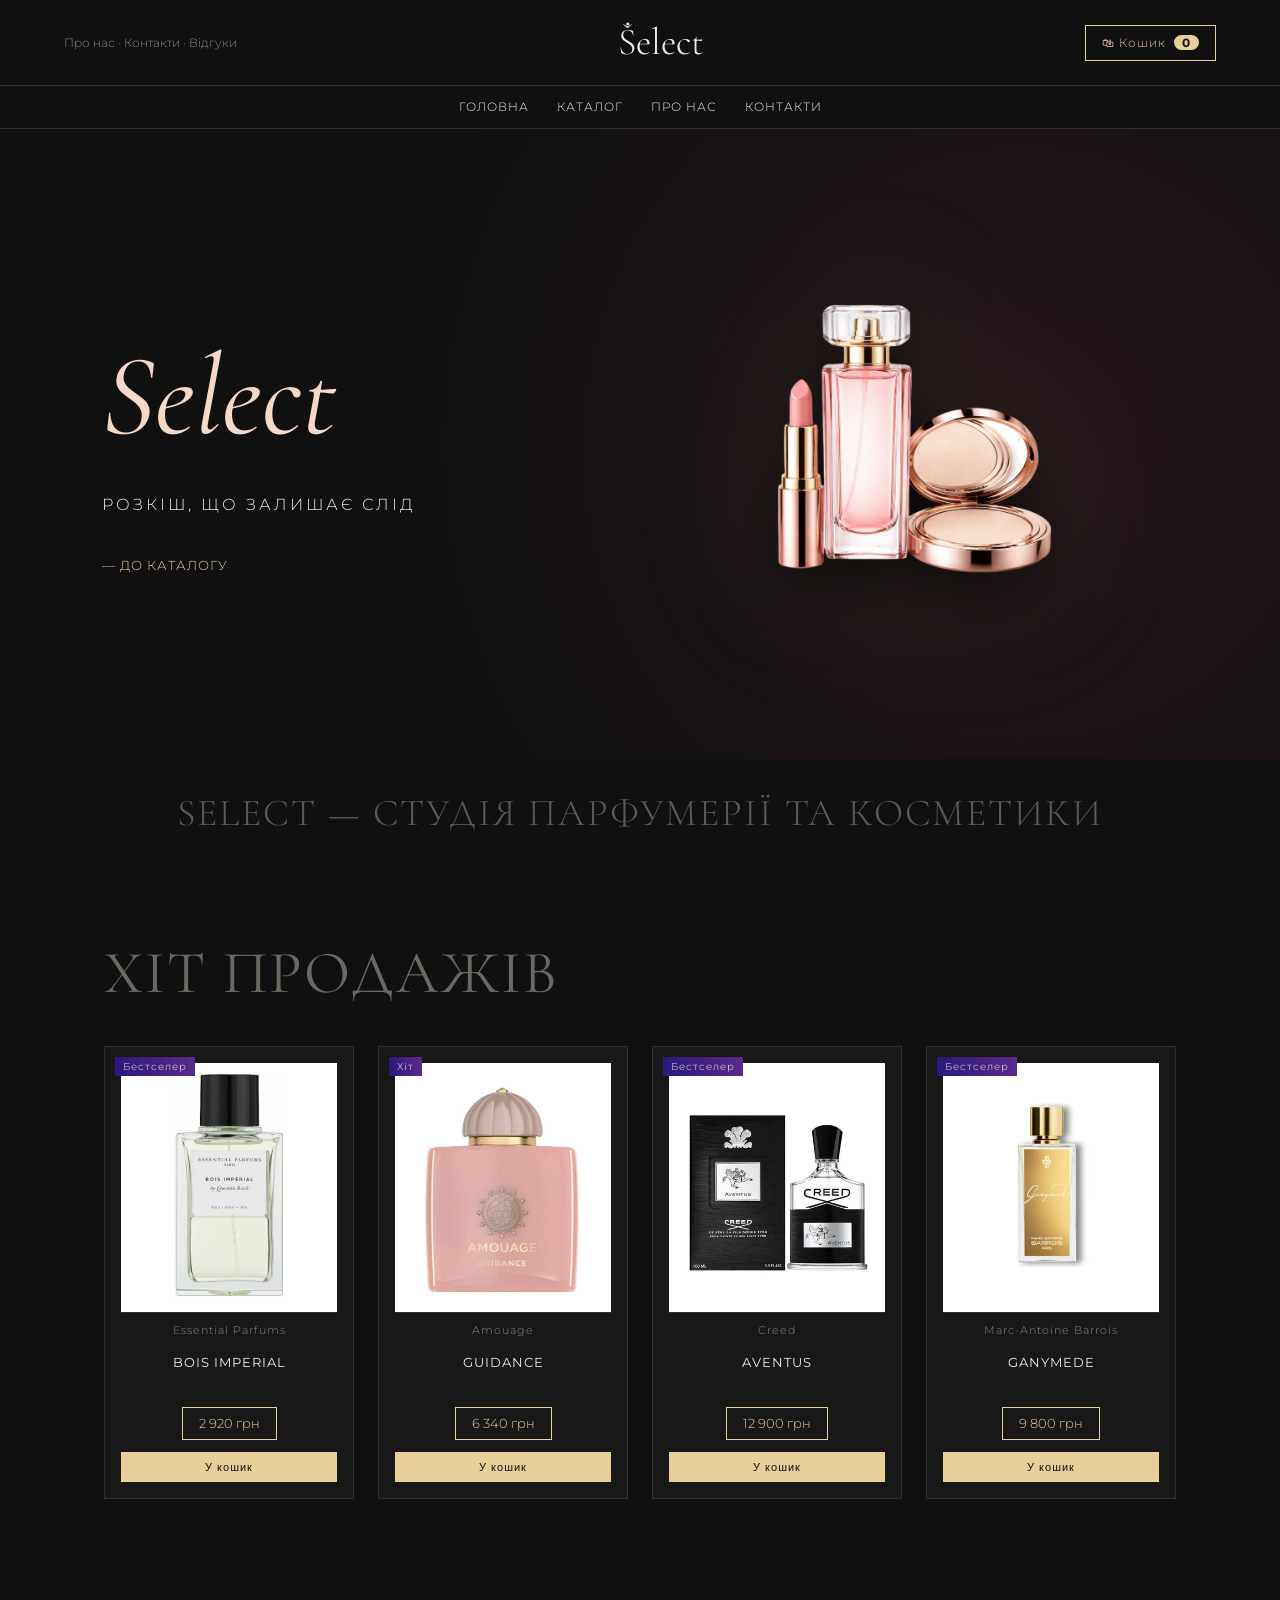
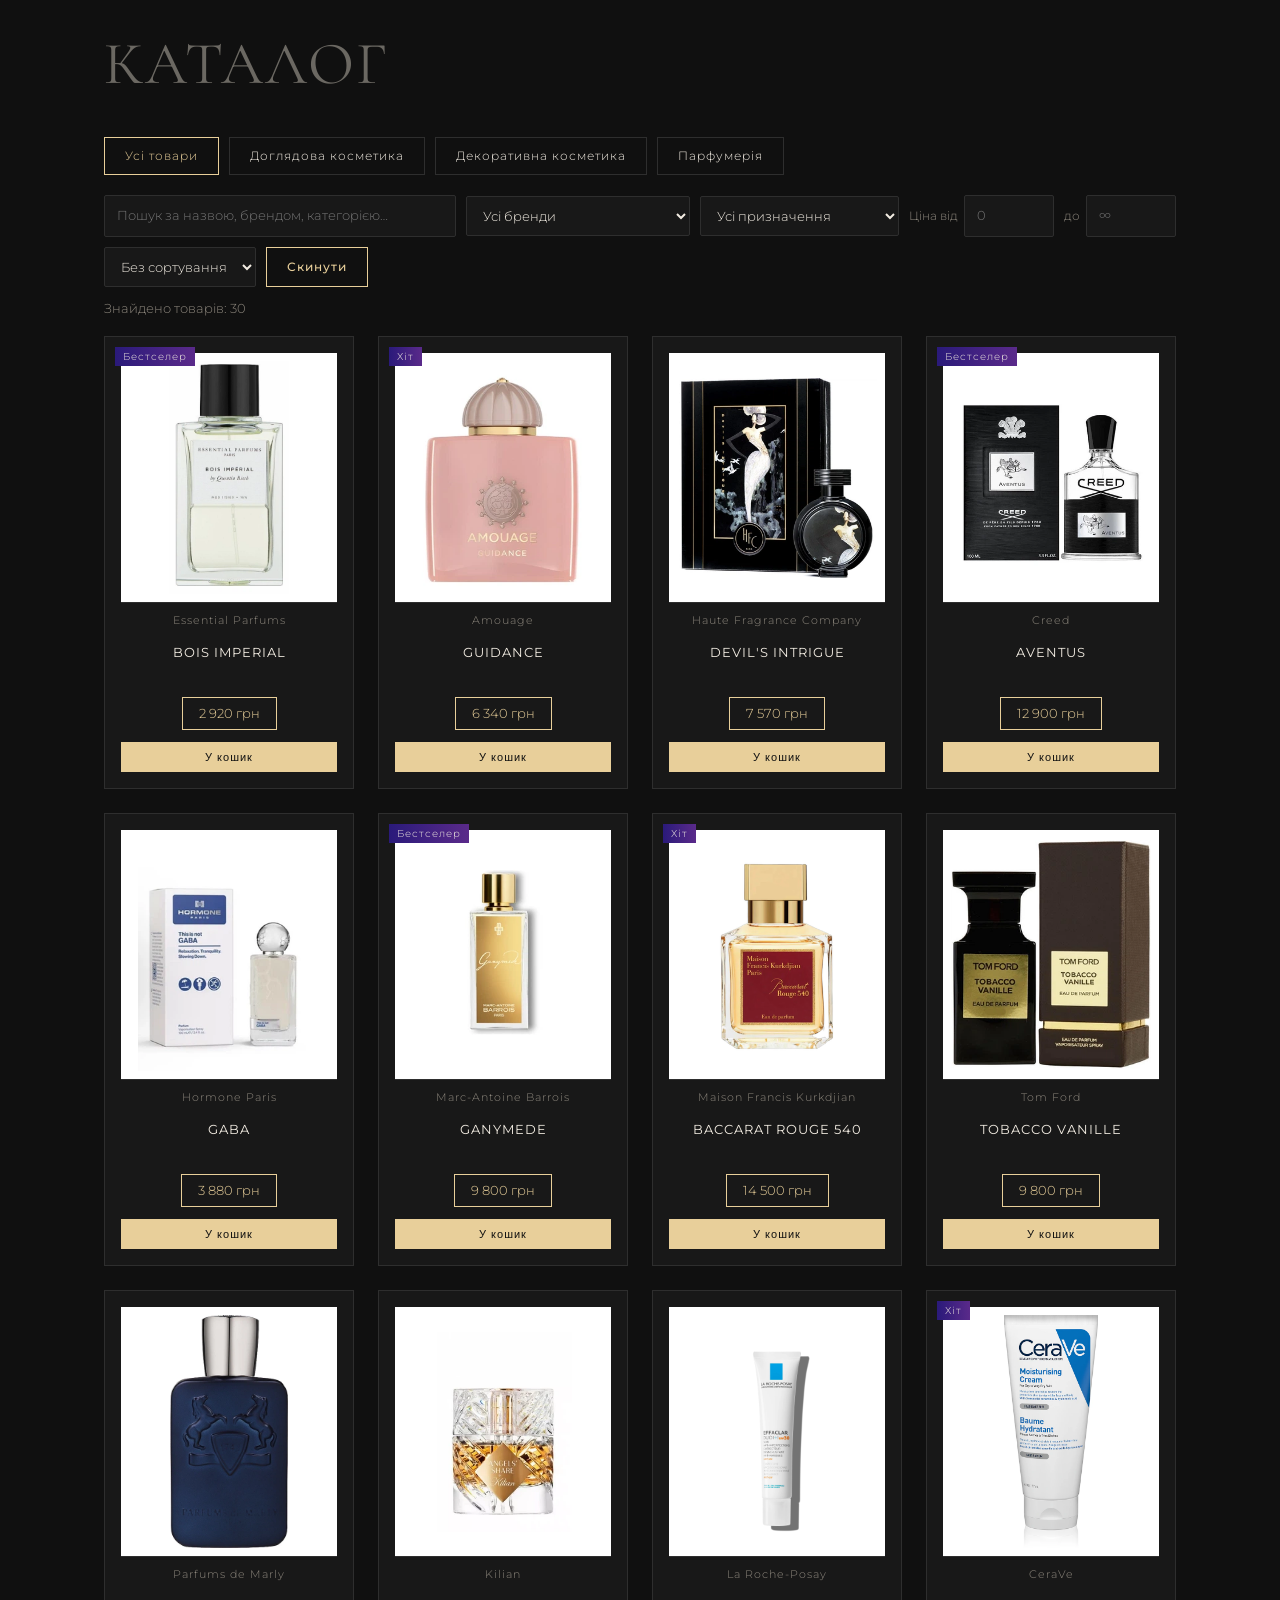
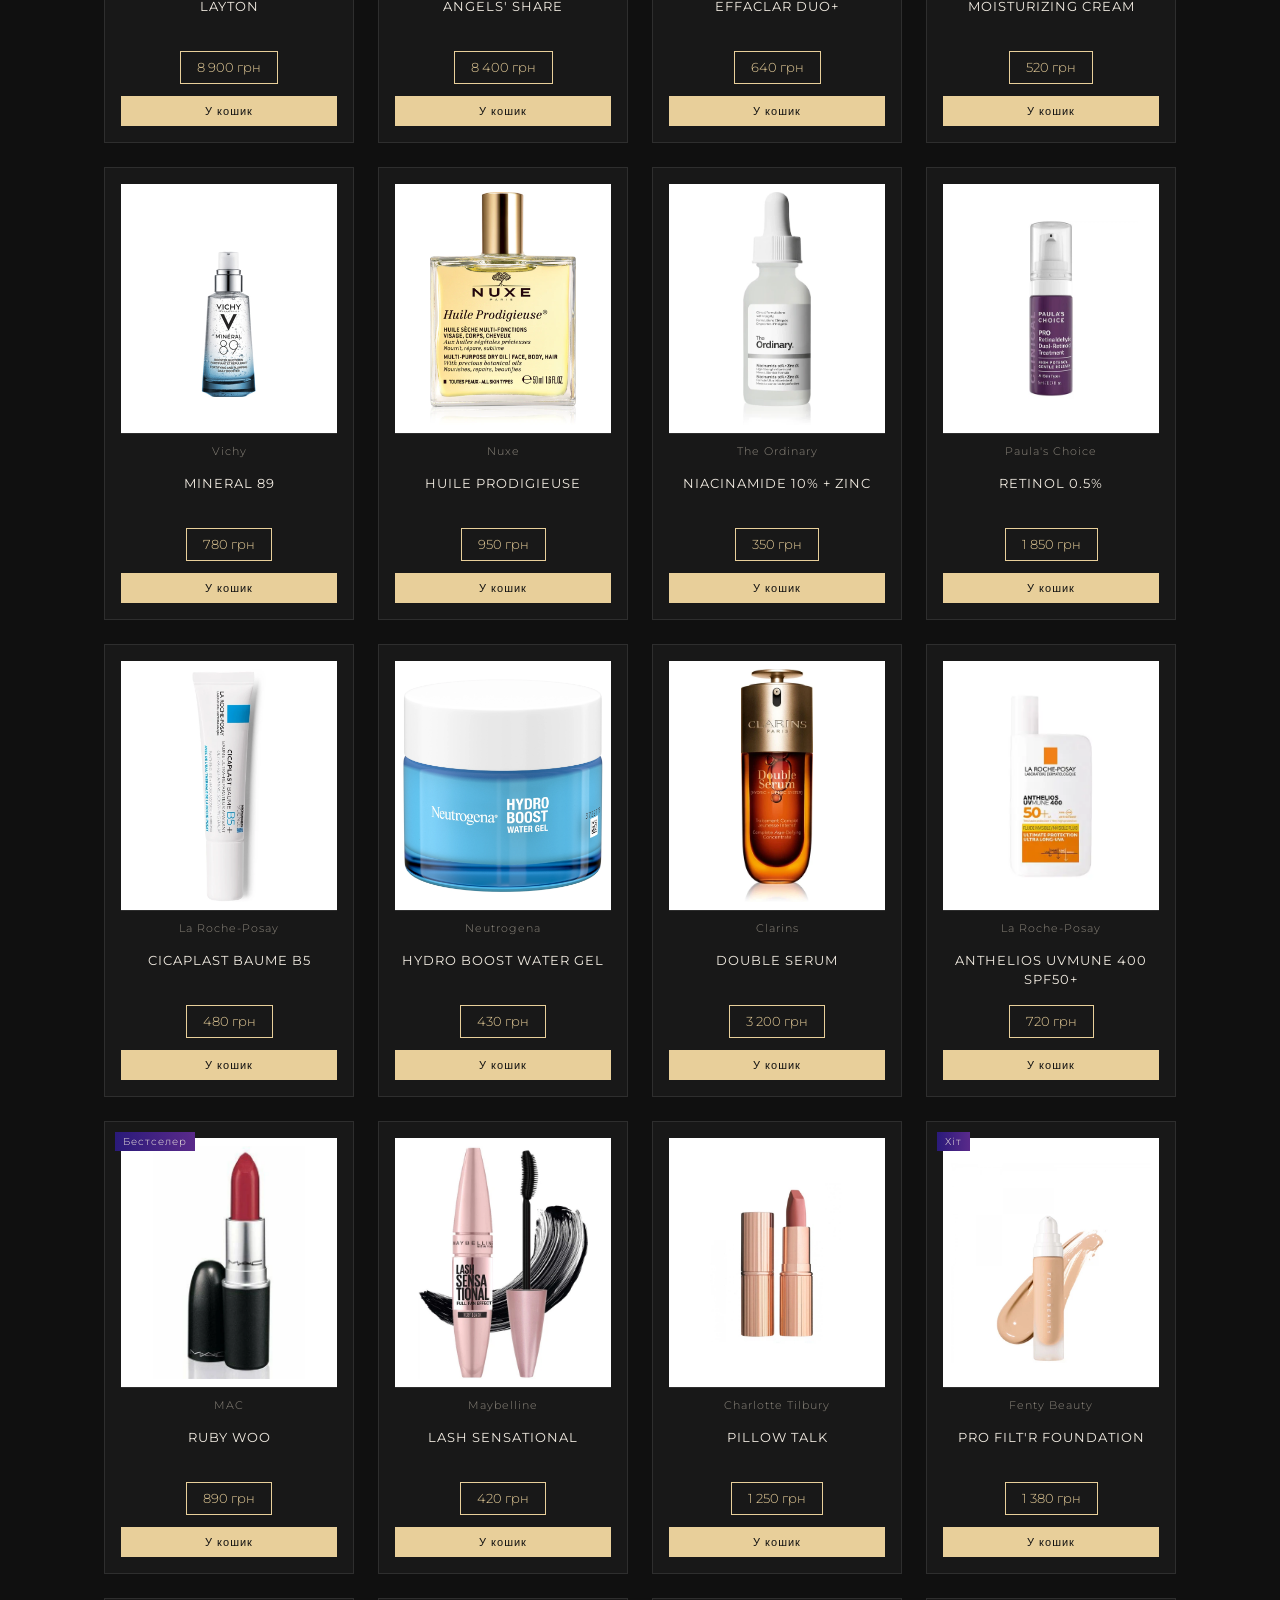
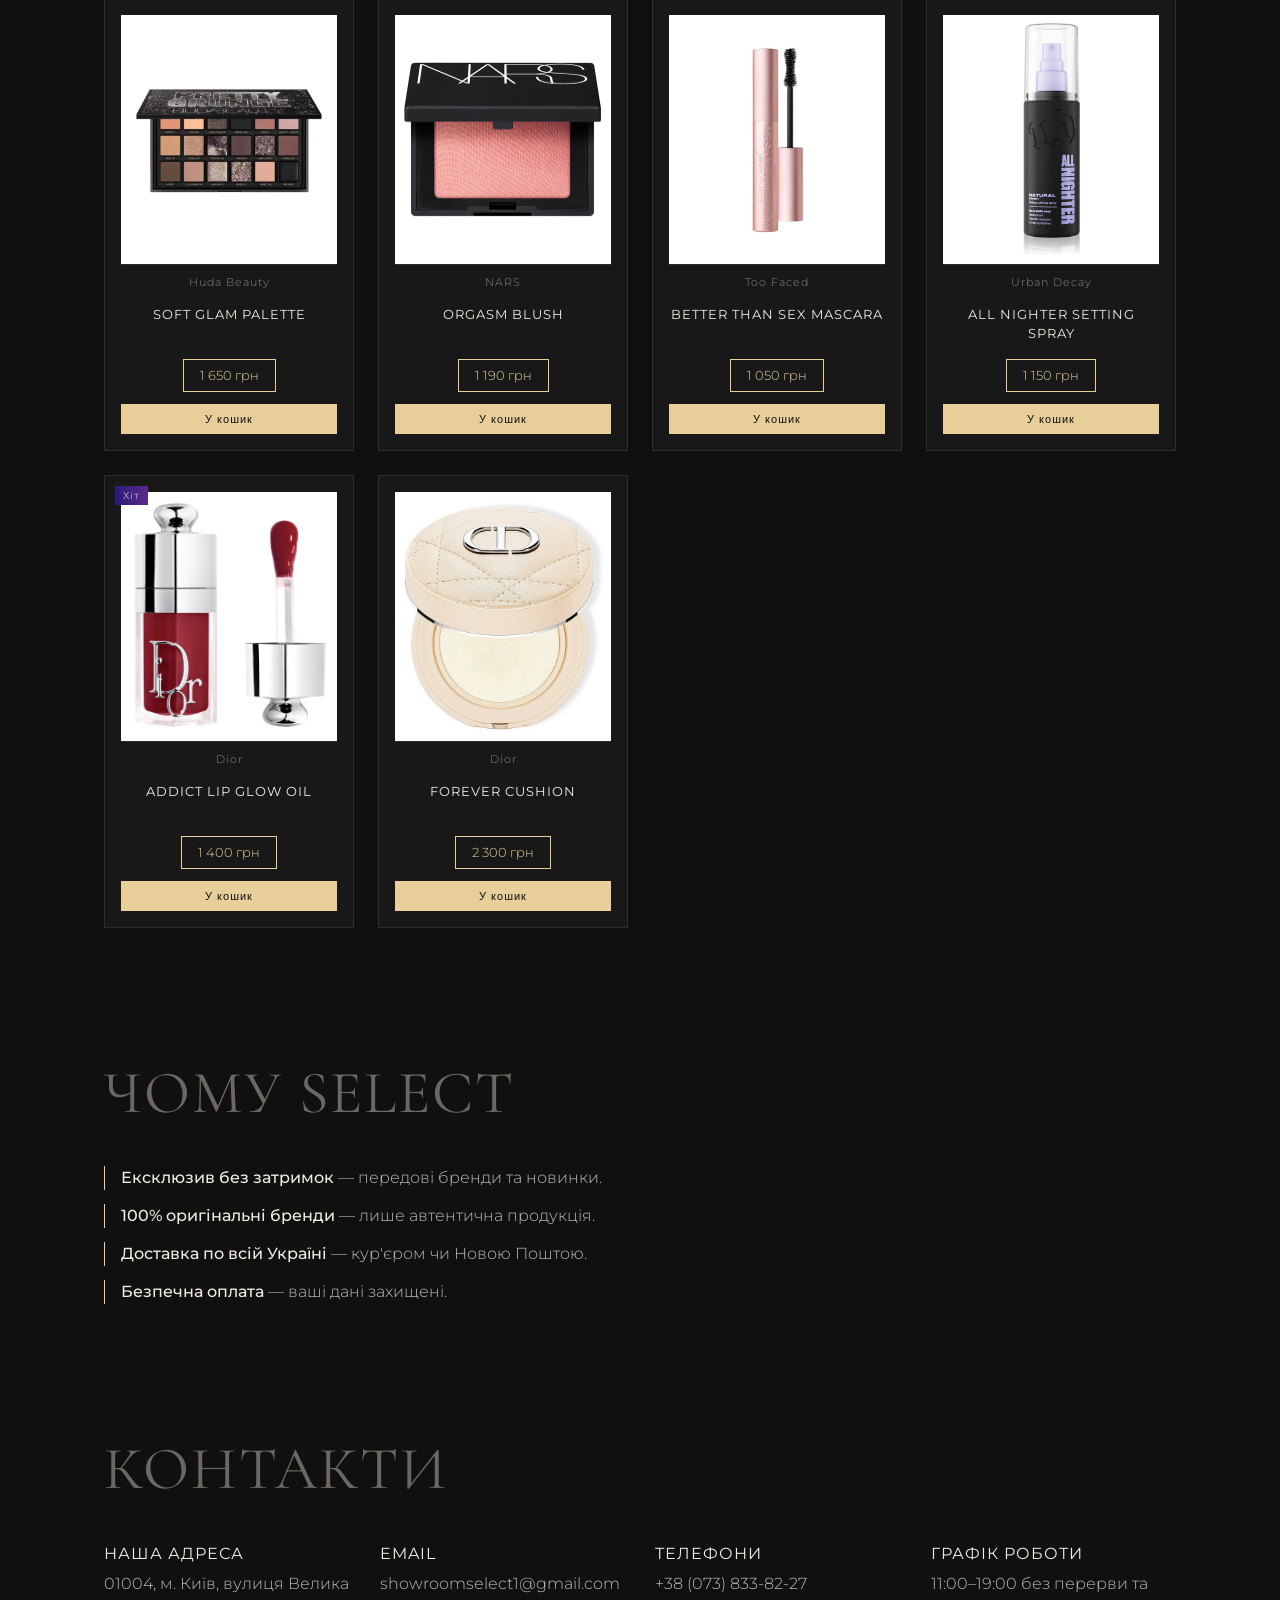
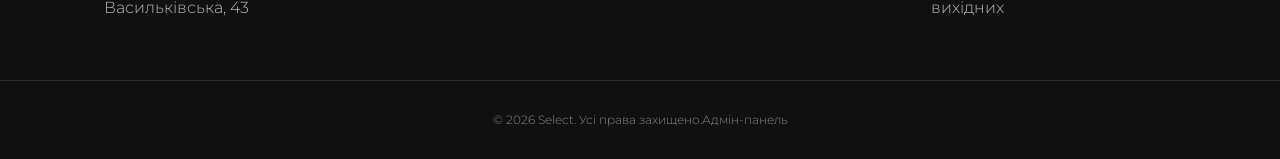
==== commit 36c366b5: "Add files via upload" ====
--- a/index.html
+++ b/index.html
@@ -32,7 +32,6 @@
     <label>до <input id="pMax" type="number" min="0" placeholder="∞"></label>
     <select id="sort"><option value="">Без сортування</option><option value="asc">Ціна ↑</option><option value="desc">Ціна ↓</option><option value="name">За назвою</option></select>
     <button id="reset" class="btn ghost">Скинути</button>
-    <button id="add" class="btn">+ Додати товар</button>
   </div>
   <p id="count" class="muted"></p>
   <div id="grid" class="grid"></div>
@@ -55,7 +54,7 @@
     <div><h4>ГРАФІК РОБОТИ</h4><p>11:00–19:00 без перерви та вихідних</p></div>
   </div>
 </section>
-<footer>© 2026 Select. Усі права захищено.</footer>
+<footer><span>© 2026 Select. Усі права захищено.</span><a class="adm" href="admin.html">Адмін-панель</a></footer>
 
 <aside id="drawer" class="drawer"><div class="dh"><h3>Кошик</h3><button class="x" id="drawerClose">×</button></div>
 <div id="cartItems" class="citems"></div>
@@ -64,6 +63,8 @@
 <button id="clearCart" class="btn ghost" style="width:100%;margin-top:8px">Очистити кошик</button></div></aside>
 <div id="overlay" class="overlay"></div>
 <div id="modal" class="modal"><div class="box"><button class="x" id="close">×</button><div id="mbody"></div></div></div>
-<script src="script.js"></script>
+<script src="products.js"></script>
+<script src="common.js"></script>
+<script src="shop.js"></script>
 </body>
 </html>
--- a/style.css
+++ b/style.css
@@ -12,7 +12,7 @@
 .hero h1{font-family:'Cormorant Garamond',serif;font-style:italic;font-size:clamp(56px,9vw,120px);font-weight:400;color:#f5d9c8}
 .hero p{letter-spacing:3px;margin:10px 0 36px}
 .link{color:var(--gold);font-size:13px;letter-spacing:1px}
-.hero-img{height:60vh;border-radius:200px 200px 0 0;background:url(https://loremflickr.com/700/900/perfume,bottle?lock=77) center/cover;border:1px solid var(--gold);opacity:.85}
+.hero-img{height:68vh;min-height:360px;background:url(images/hero.png) center/contain no-repeat;filter:drop-shadow(0 20px 40px #000c) drop-shadow(0 0 60px #e8cf9a22)}
 .strip{text-align:center;padding:26px;font-family:'Cormorant Garamond',serif;font-size:clamp(20px,3vw,38px);color:#5d5a54;letter-spacing:2px}
 .wrap{max-width:1200px;margin:0 auto;padding:60px 5%}
 h2{font-family:'Cormorant Garamond',serif;font-weight:400;font-size:clamp(36px,5vw,60px);color:#6b6862;margin-bottom:28px;letter-spacing:2px}
@@ -51,7 +51,7 @@
 .detail table{width:100%;border-collapse:collapse;margin:14px 0;font-size:13px}.detail td{padding:6px 0;border-bottom:1px solid var(--line)}.detail td:first-child{color:var(--mu)}
 .big{font-size:24px;color:var(--gold);margin:10px 0}
 form{display:grid;grid-template-columns:1fr 1fr;gap:12px}form label{display:grid;gap:4px;font-size:12px;color:var(--mu)}form .full{grid-column:1/-1}form textarea{min-height:80px}
-@media(max-width:700px){.hero,.detail,form{grid-template-columns:1fr}.hero-img{display:none}}
+@media(max-width:700px){.hero,.detail,form{grid-template-columns:1fr}.hero-img{height:42vh;min-height:260px}}
 .card img{height:250px;border-bottom:1px solid var(--line);margin-bottom:2px}
 .card:hover{box-shadow:0 10px 30px #e8cf9a22}
 .tag{background:linear-gradient(90deg,#2a1a7a,#5a2a8a);letter-spacing:1px}
